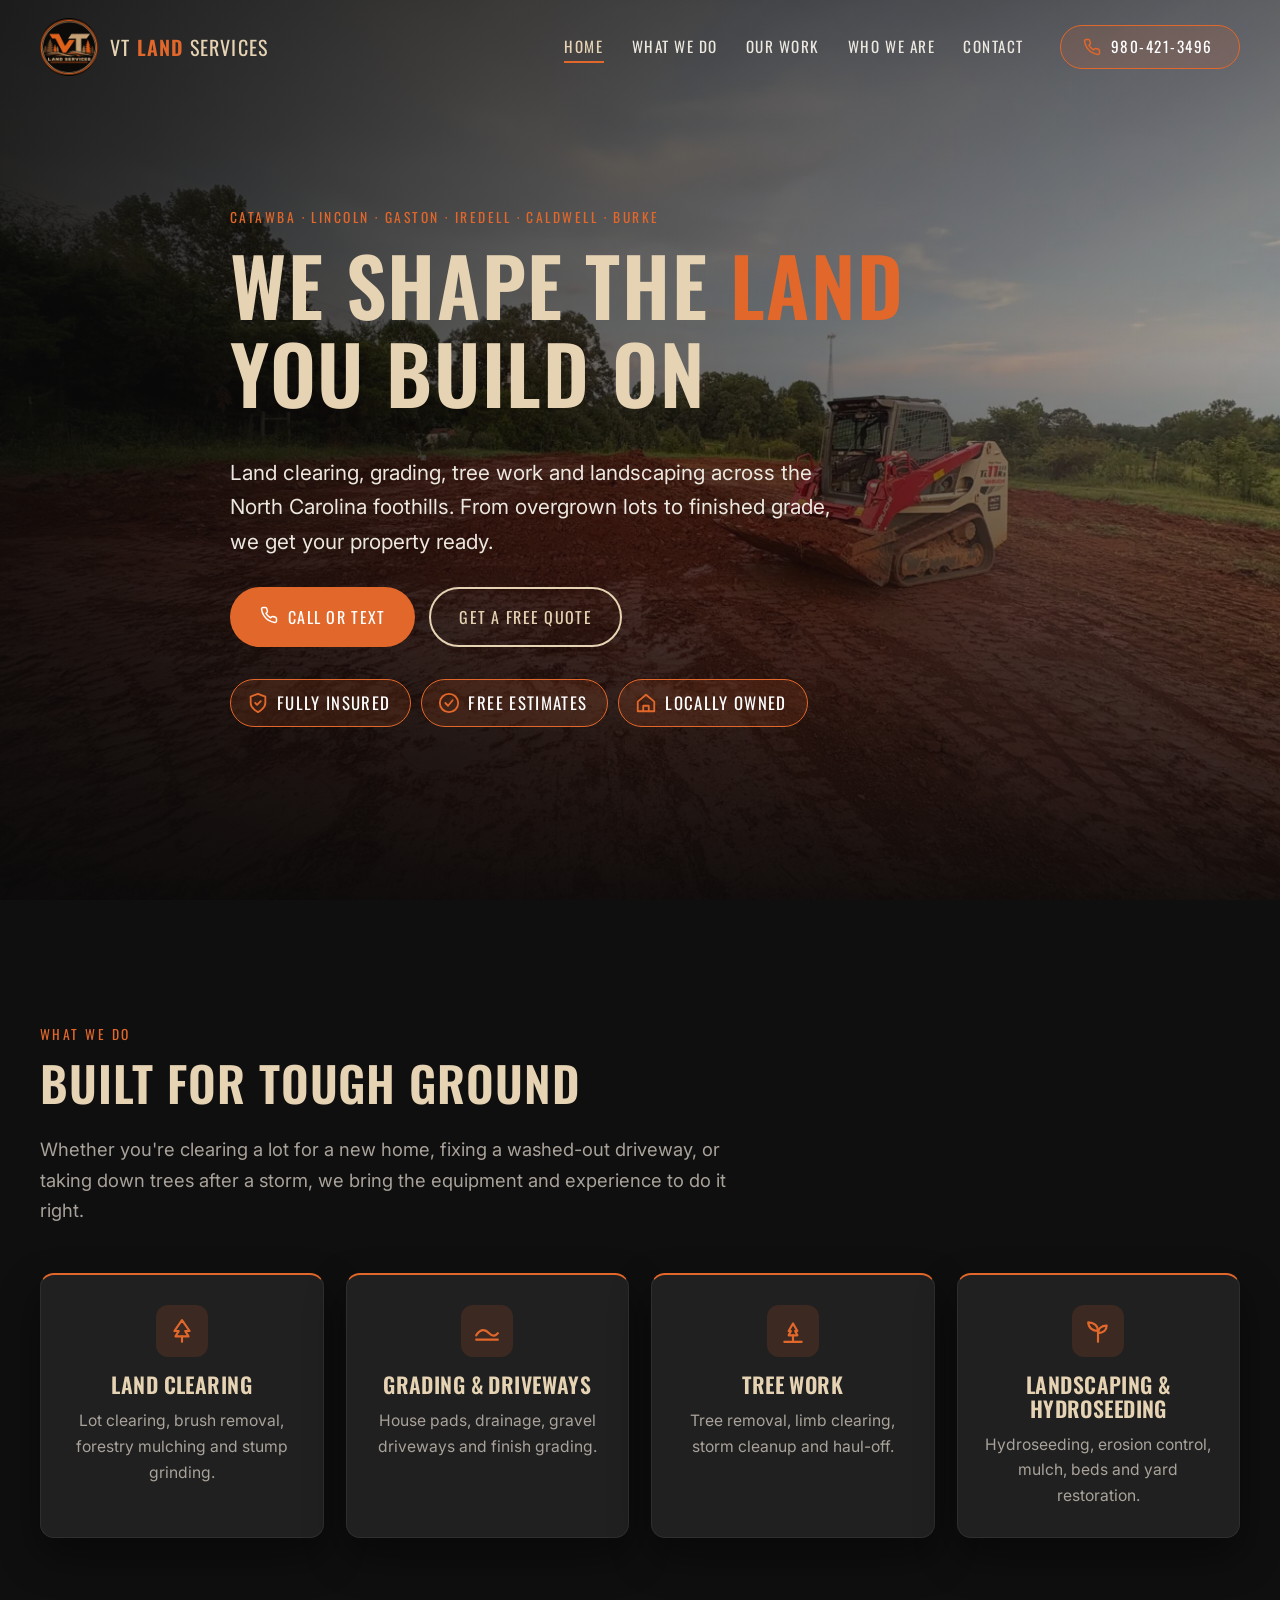
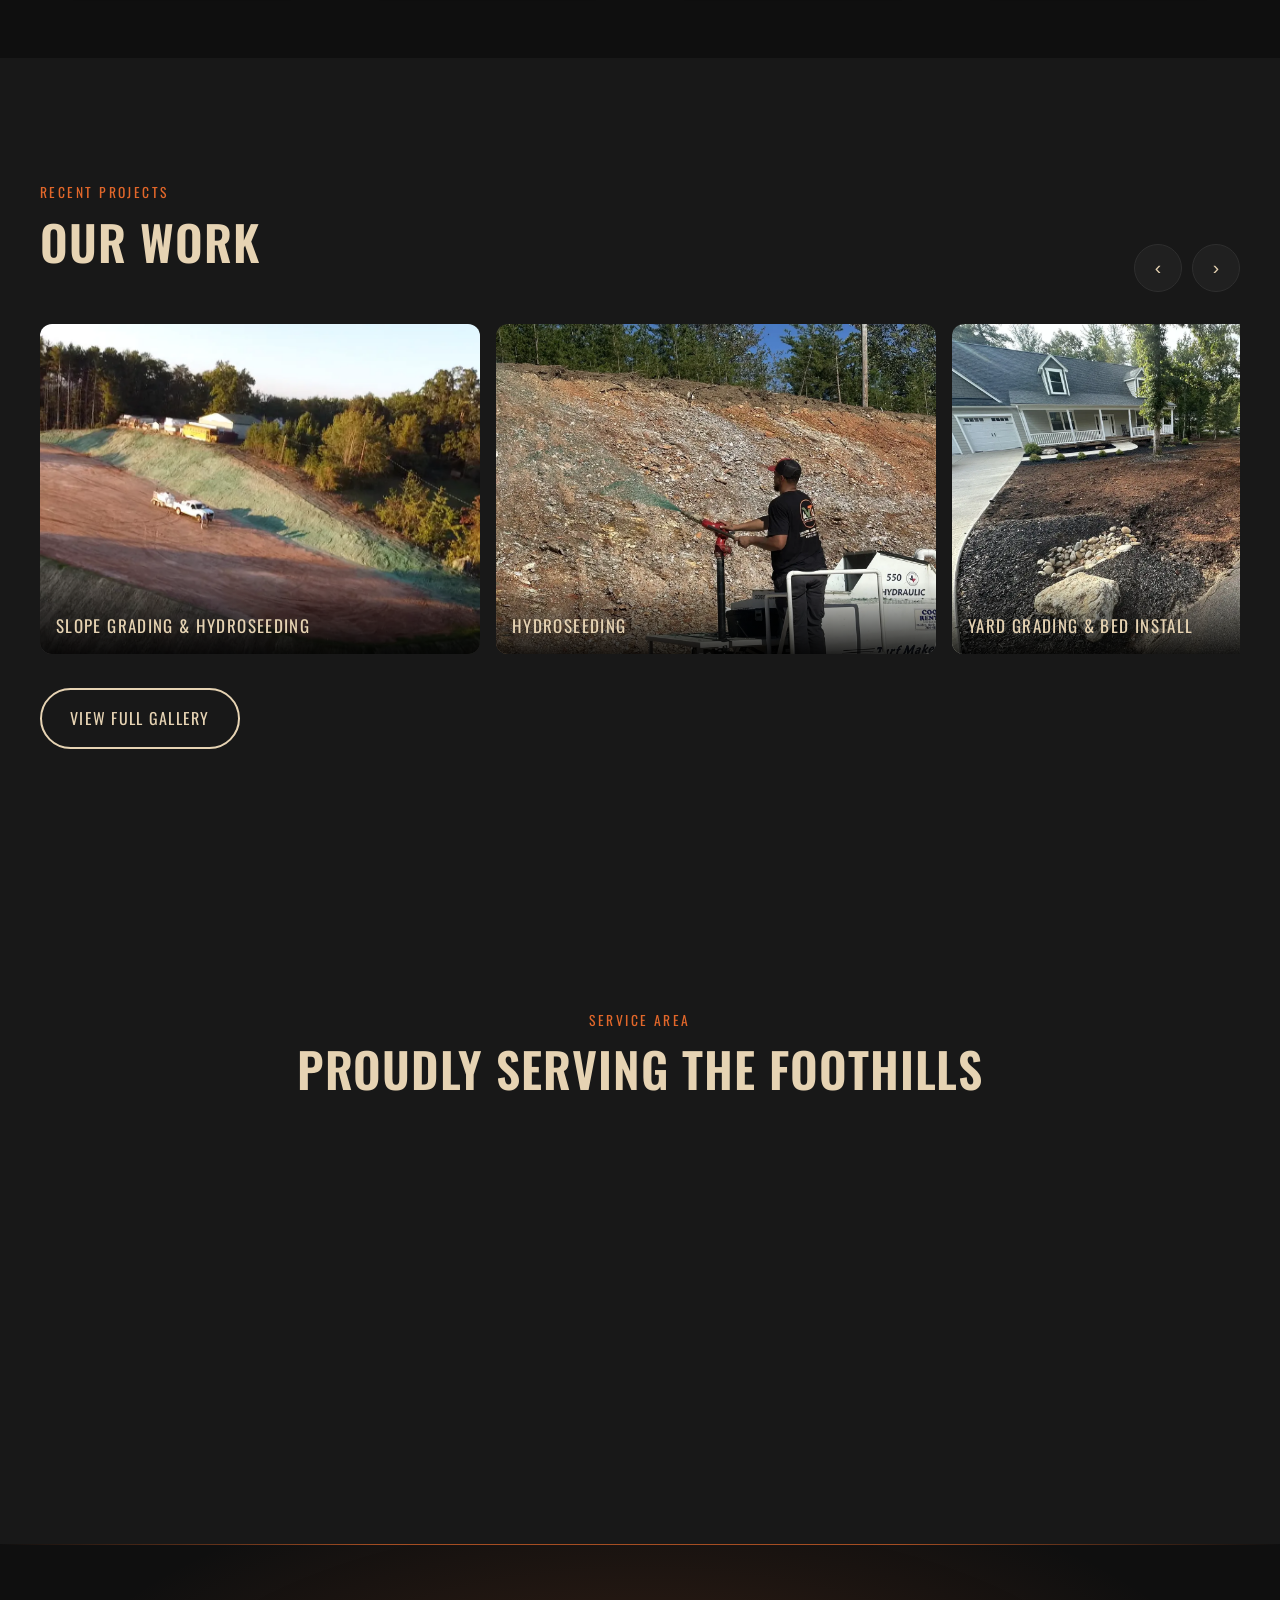
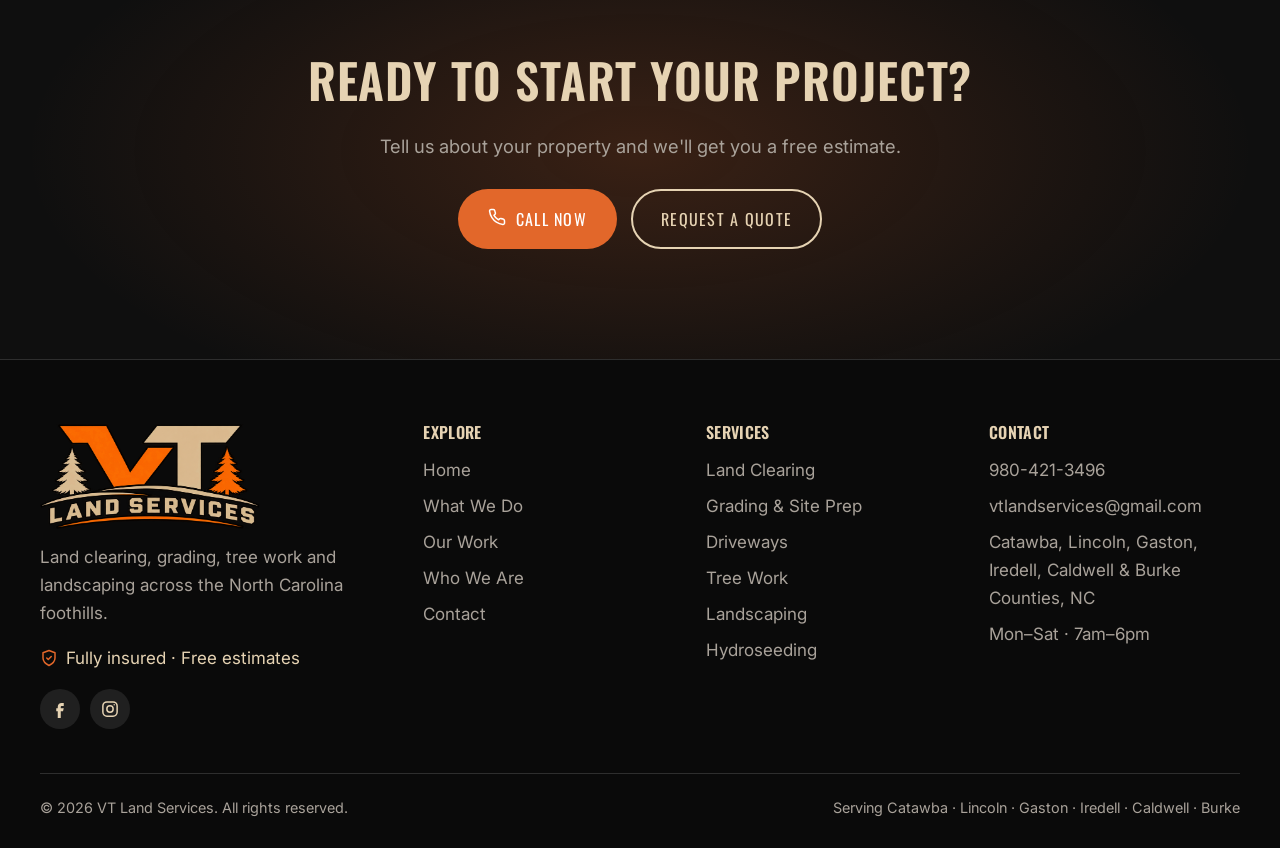
==== index.html @ 9642f0c3 "Phone menu: roomier links with dividers; email, hours, insured line and socials at the bottom Co-Aut" ====
<!doctype html>
<html lang="en">
<head>
  <meta charset="utf-8">
  <meta name="viewport" content="width=device-width, initial-scale=1">
  <title>VT Land Services | Land Clearing, Grading &amp; Tree Work | NC Foothills</title>
  <meta name="description" content="VT Land Services provides land clearing, grading, site prep, tree work and landscaping across Catawba, Lincoln, Gaston, Iredell, Caldwell and Burke Counties, NC. Call 980-421-3496 for a quote.">
  <meta property="og:title" content="VT Land Services">
  <meta property="og:description" content="Land clearing, grading, tree work & landscaping in the NC foothills.">
  <meta property="og:image" content="images/logo.png">
  <meta name="theme-color" content="#0f0f0f">
  <link rel="icon" href="images/favicon.png">
  <link rel="apple-touch-icon" href="images/apple-touch-icon.png">
  <link rel="preconnect" href="https://fonts.googleapis.com">
  <link rel="preconnect" href="https://fonts.gstatic.com" crossorigin>
  <link href="https://fonts.googleapis.com/css2?family=Inter:wght@400;500;600&family=Oswald:wght@500;600&display=swap" rel="stylesheet">
  <link rel="stylesheet" href="css/styles.css?v=20261027223724">
</head>
<body data-page="home">

  <section class="hero">
    <div class="container hero-inner">
      <span class="eyebrow reveal">Catawba · Lincoln · Gaston · Iredell · Caldwell · Burke</span>
      <h1 class="reveal">We Shape the <span>Land</span> You Build On</h1>
      <p class="reveal">Land clearing, grading, tree work and landscaping across the North Carolina foothills. From overgrown lots to finished grade, we get your property ready.</p>
      <div class="hero-actions reveal">
        <a class="btn btn-primary" data-phone data-keep="1"><span data-icon="phone"></span> Call or Text</a>
        <a class="btn btn-ghost" href="/contact#quote">Get a Free Quote</a>
      </div>
      <div class="trust trust-lg reveal" data-trust></div>
    </div>
  </section>

  <section class="section">
    <div class="container">
      <div class="section-head reveal">
        <span class="eyebrow">What We Do</span>
        <h2>Built for Tough Ground</h2>
        <p class="lead">Whether you're clearing a lot for a new home, fixing a washed-out driveway, or taking down trees after a storm, we bring the equipment and experience to do it right.</p>
      </div>
      <div class="cards feature">
        <div class="card reveal"><div class="card-body">
          <div class="icon"><svg viewBox="0 0 24 24" fill="none" stroke="currentColor" stroke-width="2" stroke-linecap="round" stroke-linejoin="round"><path d="M12 2 5 12h4l-3 5h12l-3-5h4z"/><path d="M12 17v5"/></svg></div>
          <h3>Land Clearing</h3><p>Lot clearing, brush removal, forestry mulching and stump grinding.</p>
        </div></div>
        <div class="card reveal"><div class="card-body">
          <div class="icon"><svg viewBox="0 0 24 24" fill="none" stroke="currentColor" stroke-width="2" stroke-linecap="round" stroke-linejoin="round"><path d="M2 20h20"/><path d="M2 16c4-6 8-6 12-2s6 2 8 0"/></svg></div>
          <h3>Grading &amp; Driveways</h3><p>House pads, drainage, gravel driveways and finish grading.</p>
        </div></div>
        <div class="card reveal"><div class="card-body">
          <div class="icon"><svg viewBox="0 0 24 24" fill="none" stroke="currentColor" stroke-width="2" stroke-linecap="round" stroke-linejoin="round"><path d="M12 22v-6"/><path d="M8 16h8l-2-4h2l-4-7-4 7h2z"/><path d="M4 22h16"/></svg></div>
          <h3>Tree Work</h3><p>Tree removal, limb clearing, storm cleanup and haul-off.</p>
        </div></div>
        <div class="card reveal"><div class="card-body">
          <div class="icon"><svg viewBox="0 0 24 24" fill="none" stroke="currentColor" stroke-width="2" stroke-linecap="round" stroke-linejoin="round"><path d="M12 22V12"/><path d="M12 12C12 7 8 4 3 4c0 5 4 8 9 8z"/><path d="M12 14c0-4 3-7 8-7 0 4-3 7-8 7z"/></svg></div>
          <h3>Landscaping &amp; Hydroseeding</h3><p>Hydroseeding, erosion control, mulch, beds and yard restoration.</p>
        </div></div>
      </div>
    </div>
  </section>

  <section class="section alt">
    <div class="container">
      <div class="row-head reveal">
        <div class="section-head">
          <span class="eyebrow">Recent Projects</span>
          <h2>Our Work</h2>
        </div>
        <div class="carousel-btns">
          <button class="carousel-btn carousel-prev" aria-label="Previous">‹</button>
          <button class="carousel-btn carousel-next" aria-label="Next">›</button>
        </div>
      </div>
      <div class="carousel"><div class="carousel-track"></div></div>
      <p style="margin-top:28px" class="reveal"><a class="btn btn-ghost" href="/work">View Full Gallery</a></p>
    </div>
  </section>

  <!-- BEFORE/AFTER slider: add back once he has a before + after photo of the same job (see README) -->

  <section class="section alt">
    <div class="container">
      <div class="section-head center reveal">
        <span class="eyebrow">Service Area</span>
        <h2>Proudly Serving the Foothills</h2>
      </div>
      <div class="counties">
        <div class="county reveal"><h3>Catawba</h3><p>Hickory, Newton, Conover, Maiden &amp; surrounding areas</p></div>
        <div class="county reveal"><h3>Lincoln</h3><p>Lincolnton, Denver, Iron Station &amp; surrounding areas</p></div>
        <div class="county reveal"><h3>Gaston</h3><p>Gastonia, Belmont, Mount Holly, Cherryville &amp; surrounding areas</p></div>
        <div class="county reveal"><h3>Iredell</h3><p>Statesville, Mooresville, Troutman &amp; surrounding areas</p></div>
        <div class="county reveal"><h3>Caldwell</h3><p>Lenoir, Granite Falls, Hudson &amp; surrounding areas</p></div>
        <div class="county reveal"><h3>Burke</h3><p>Morganton, Valdese, Drexel &amp; surrounding areas</p></div>
      </div>
    </div>
  </section>

  <!-- REVIEWS: hidden until he has real ones. Paste them below, then delete the word "hidden" on the next line to show it. -->
  <section class="section" hidden>
    <div class="container">
      <div class="section-head center reveal">
        <span class="eyebrow">Reviews</span>
        <h2>What Customers Say</h2>
      </div>
      <div class="quotes">
        <div class="quote reveal"><div class="stars">★★★★★</div><p>“[Paste a real customer review here.]”</p><cite>— Customer name, Town</cite></div>
        <div class="quote reveal"><div class="stars">★★★★★</div><p>“[Paste a real customer review here.]”</p><cite>— Customer name, Town</cite></div>
        <div class="quote reveal"><div class="stars">★★★★★</div><p>“[Paste a real customer review here.]”</p><cite>— Customer name, Town</cite></div>
      </div>
    </div>
  </section>

  <section class="cta-band">
    <div class="container">
      <h2>Ready to Start Your Project?</h2>
      <p>Tell us about your property and we'll get you a free estimate.</p>
      <div class="hero-actions">
        <a class="btn btn-primary" data-phone data-keep="1"><span data-icon="phone"></span> Call Now</a>
        <a class="btn btn-ghost" href="/contact#quote">Request a Quote</a>
      </div>
    </div>
  </section>

  <script src="js/site-config.js?v=20261027223724"></script>
  <script src="js/photos.js?v=20261027223724"></script>
  <script src="js/main.js?v=20261027223724"></script>
  <!-- Cloudflare Web Analytics (visit counts, no cookies) --><script type="module" src="https://static.cloudflareinsights.com/beacon.min.js" data-cf-beacon='{"token": "2bb75b8066c6432eb660214ab475fbf8"}'></script>
</body>
</html>
---- css/styles.css ----
/* =========================================================
   VT Land Services — main stylesheet
   Colors pulled from the logo. Change them here in one place.
   ========================================================= */
:root {
  --black: #0f0f0f;
  --charcoal: #181818;
  --panel: #202020;
  --line: #2e2e2e;
  --orange: #e2672a;
  --orange-dark: #c4531c;
  --tan: #e6d3b3;
  --brown: #7a5a3c;
  --text: #ece7df;
  --muted: #a9a29a;
  --radius: 14px;
  --max: 1200px;
  --head: "Oswald", "Arial Narrow", sans-serif;
  --body: "Inter", system-ui, -apple-system, sans-serif;
  --shadow: 0 18px 40px rgba(0, 0, 0, 0.45);
}

*, *::before, *::after { box-sizing: border-box; }
html { scroll-behavior: smooth; }
body {
  margin: 0;
  background: var(--black);
  color: var(--text);
  font-family: var(--body);
  font-size: 17px;
  line-height: 1.65;
  -webkit-font-smoothing: antialiased;
}
img { max-width: 100%; display: block; }
a { color: var(--orange); text-decoration: none; }
h1, h2, h3, h4 {
  font-family: var(--head);
  font-weight: 600;
  letter-spacing: 0.02em;
  text-transform: uppercase;
  line-height: 1.1;
  margin: 0 0 0.5em;
  color: var(--tan);
}
h1 { font-size: clamp(2.4rem, 7vw, 5rem); }
h2 { font-size: clamp(1.9rem, 4.5vw, 3rem); }
h3 { font-size: 1.35rem; }
p { margin: 0 0 1em; }

.container { width: min(var(--max), 100% - 32px); margin-inline: auto; }
.section { padding: clamp(64px, 10vw, 120px) 0; }
.section.alt { background: var(--charcoal); }
.eyebrow {
  display: inline-block;
  font-family: var(--head);
  text-transform: uppercase;
  letter-spacing: 0.18em;
  font-size: 0.85rem;
  color: var(--orange);
  margin-bottom: 12px;
}
.section-head { max-width: 720px; margin-bottom: 48px; }
.section-head.center { text-align: center; margin-inline: auto; }
.lead { font-size: 1.15rem; color: var(--muted); }

/* ---------- Buttons ---------- */
.btn {
  display: inline-flex; align-items: center; justify-content: center; gap: 10px;
  padding: 15px 28px;
  border-radius: 999px;
  font-family: var(--head);
  text-transform: uppercase;
  letter-spacing: 0.08em;
  font-size: 1rem;
  border: 2px solid transparent;
  cursor: pointer;
  transition: transform .2s ease, background .2s ease, border-color .2s ease, color .2s;
}
.btn:hover { transform: translateY(-2px); }
.btn-primary { background: var(--orange); color: #fff; }
.btn-primary:hover { background: var(--orange-dark); }
.btn-ghost { border-color: var(--tan); color: var(--tan); }
.btn-ghost:hover { background: var(--tan); color: var(--black); }
.btn svg { width: 18px; height: 18px; }

/* ---------- Header ---------- */
.site-header {
  position: fixed; inset: 0 0 auto 0; z-index: 50;
  transition: background .3s ease, padding .3s ease, box-shadow .3s;
  padding: 18px 0;
}
.site-header.scrolled, .site-header.solid {
  background: rgba(15, 15, 15, 0.94);
  backdrop-filter: blur(10px);
  padding: 8px 0;
  box-shadow: 0 4px 20px rgba(0,0,0,.4);
}
.nav { display: flex; align-items: center; justify-content: space-between; gap: 16px; }
.brand { display: flex; align-items: center; gap: 12px; color: var(--tan); }
.brand img { width: 58px; height: 58px; transition: width .3s, height .3s; }
.scrolled .brand img { width: 46px; height: 46px; }
.brand span { font-family: var(--head); font-size: 1.25rem; letter-spacing: .06em; text-transform: uppercase; }
.brand span b { color: var(--orange); font-weight: 600; }
.nav-links { display: flex; align-items: center; gap: 28px; list-style: none; margin: 0; padding: 0; }
.nav-links a {
  color: var(--text); font-family: var(--head); text-transform: uppercase;
  letter-spacing: .1em; font-size: .95rem; position: relative; padding: 6px 0;
}
.nav-links a::after {
  content: ""; position: absolute; left: 0; bottom: 0; height: 2px; width: 0;
  background: var(--orange); transition: width .25s;
}
.nav-links a:hover::after, .nav-links a.active::after { width: 100%; }
.nav-links a.active { color: var(--tan); }
.nav-cta { padding: 12px 26px; font-size: .9rem; letter-spacing: .06em; gap: 10px; line-height: 1; margin-left: 8px; }
.nav-links a.nav-cta { color: #fff; padding: 12px 26px 12px 22px; background: rgba(226,103,42,.14); border: 1.5px solid var(--orange); }
.nav-links a.nav-cta::after { display: none; }
.nav-links a.nav-cta:hover { background: var(--orange); }
.nav-links a.nav-cta svg { color: var(--orange); transition: color .2s; }
.nav-links a.nav-cta:hover svg { color: #fff; }
.nav-cta svg { flex: none; }
/* Phone-menu extras (email, hours, socials): hidden on desktop */
.nav-extra { display: none; }
.menu-toggle {
  display: none; background: none; border: 0; padding: 8px; cursor: pointer; color: var(--tan);
}
.menu-toggle span { display: block; width: 26px; height: 2px; background: currentColor; margin: 6px 0; transition: .3s; }
.menu-open .menu-toggle span:nth-child(1) { transform: translateY(8px) rotate(45deg); }
.menu-open .menu-toggle span:nth-child(2) { opacity: 0; }
.menu-open .menu-toggle span:nth-child(3) { transform: translateY(-8px) rotate(-45deg); }

/* ---------- Hero ---------- */
.hero {
  position: relative; min-height: 100svh; display: grid; align-items: center;
  background: url("../images/hero-grading.webp") 65% 60%/cover no-repeat;
  isolation: isolate;
}
.hero::before {
  content: ""; position: absolute; inset: 0; z-index: -1;
  background:
    linear-gradient(90deg, rgba(10,10,10,.85) 0%, rgba(10,10,10,.55) 55%, rgba(10,10,10,.25) 100%),
    linear-gradient(180deg, rgba(10,10,10,.4) 0%, rgba(10,10,10,0) 40%, rgba(10,10,10,.9) 100%);
}
.hero-inner { padding-top: 110px; padding-bottom: 80px; max-width: 820px; }
.hero h1 span { color: var(--orange); }
.hero p { font-size: clamp(1.05rem, 2.2vw, 1.3rem); color: var(--text); max-width: 620px; }
.hero-actions { display: flex; flex-wrap: wrap; gap: 14px; margin-top: 28px; }
/* Trust badges: Fully Insured / Free Estimates / Locally Owned (filled in by main.js) */
.trust { display: flex; flex-wrap: wrap; gap: 10px; margin-top: 28px; }
.trust span {
  display: inline-flex; align-items: center; gap: 8px; padding: 9px 16px 9px 13px; border-radius: 999px;
  background: rgba(226,103,42,.14); border: 1.5px solid var(--orange); color: #fff;
  font-family: var(--head); text-transform: uppercase; letter-spacing: .08em; font-size: .9rem; line-height: 1;
}
.trust svg { width: 18px; height: 18px; color: var(--orange); flex: none; }
.trust-lg { margin-top: 32px; }
.trust-lg span { padding: 12px 20px 12px 16px; font-size: 1.05rem; }
.trust-lg svg { width: 22px; height: 22px; }
.form-trust { display: flex; align-items: center; gap: 8px; color: var(--tan); font-size: .95rem; margin: -6px 0 18px; }
.form-trust svg { width: 18px; height: 18px; color: var(--orange); flex: none; }
.footer-trust { display: flex; align-items: center; gap: 8px; color: var(--tan); }
.footer-trust svg { width: 18px; height: 18px; color: var(--orange); flex: none; }

/* Page hero (inner pages) */
.page-hero {
  position: relative; padding: 170px 0 80px; isolation: isolate;
  background: url("../images/hero-grading.webp") center 62%/cover no-repeat;
}
.page-hero::before {
  content: ""; position: absolute; inset: 0; z-index: -1;
  background: linear-gradient(180deg, rgba(10,10,10,.75), rgba(10,10,10,.95));
}
/* Our Work: looping video behind the title, under the same dark overlay */
.page-hero.has-video { background: var(--black); overflow: hidden; }
.page-hero-video { position: absolute; inset: 0; width: 100%; height: 100%; object-fit: cover; object-position: center 60%; z-index: -2; }
.page-hero p { max-width: 640px; color: var(--muted); font-size: 1.15rem; }

/* ---------- Service cards ---------- */
.cards { display: grid; grid-template-columns: repeat(auto-fit, minmax(250px, 1fr)); gap: 22px; }
.card {
  background: var(--panel); border: 1px solid var(--line); border-radius: var(--radius);
  overflow: hidden; transition: transform .25s, border-color .25s, box-shadow .25s;
  display: flex; flex-direction: column;
}
.card:hover { transform: translateY(-6px); border-color: var(--orange); box-shadow: var(--shadow); }
.card-img { aspect-ratio: 4/3; overflow: hidden; }
.card-img img { width: 100%; height: 100%; object-fit: cover; transition: transform .5s; }
.card:hover .card-img img { transform: scale(1.06); }
.card-body { padding: 22px; flex: 1; }
.card-body p { color: var(--muted); margin: 0; font-size: .98rem; }
.card .icon {
  width: 46px; height: 46px; border-radius: 12px; display: grid; place-items: center;
  background: rgba(226,103,42,.14); color: var(--orange); margin-bottom: 14px;
}
.card .icon svg { width: 24px; height: 24px; }
/* Home "What We Do": info cards (not links), orange top edge, centered */
.cards.feature .card { border-top: 2px solid var(--orange); box-shadow: var(--shadow); text-align: center; }
.cards.feature .card:hover { transform: none; border-color: var(--line); border-top-color: var(--orange); }
.cards.feature .card-body { padding: 30px 22px 28px; }
.cards.feature .icon { width: 52px; height: 52px; margin: 0 auto 16px; }
.cards.feature .icon svg { width: 26px; height: 26px; }

.services-grid { grid-template-columns: repeat(auto-fit, minmax(300px, 1fr)); }
.service-card .ticks { margin-bottom: 0; }
.service-card .ticks li { color: var(--muted); font-size: .97rem; }
.service-card { scroll-margin-top: 100px; }

/* ---------- Split rows (services page / about) ---------- */
.split { display: grid; grid-template-columns: 1fr 1fr; gap: clamp(28px, 6vw, 72px); align-items: center; }
.split + .split { margin-top: clamp(60px, 9vw, 110px); }
.split.reverse .split-media { order: 2; }
.split-media { position: relative; }
/* Who We Are: owner story */
.split.story { align-items: start; }
.split.story .split-media { position: sticky; top: 110px; }
.story-goal { border-left: 3px solid var(--orange); padding-left: 16px; color: var(--tan); font-family: var(--head); text-transform: uppercase; letter-spacing: .04em; font-size: 1.1rem; line-height: 1.4; }
.signature { font-family: var(--head); text-transform: uppercase; letter-spacing: .08em; font-size: 1.15rem; color: var(--tan); margin: 24px 0; }
.signature small { display: block; font-family: var(--body); text-transform: none; letter-spacing: 0; font-size: .95rem; color: var(--muted); }
.split-media img { border-radius: var(--radius); box-shadow: var(--shadow); aspect-ratio: 4/3; object-fit: cover; width: 100%; }
.split-media::after {
  content: ""; position: absolute; inset: 18px -18px -18px 18px; border: 2px solid var(--brown);
  border-radius: var(--radius); z-index: -1;
}
.split.reverse .split-media::after { inset: 18px 18px -18px -18px; }
.ticks { list-style: none; padding: 0; margin: 18px 0 26px; display: grid; gap: 10px; }
.ticks li { padding-left: 30px; position: relative; color: var(--text); }
.ticks li::before {
  content: ""; position: absolute; left: 0; top: .5em; width: 14px; height: 14px; border-radius: 3px;
  background: var(--orange); transform: rotate(45deg) scale(.7);
}

/* ---------- Gallery ---------- */
.filters { display: flex; flex-wrap: wrap; gap: 10px; margin-bottom: 28px; }
.filter {
  background: transparent; color: var(--text); border: 1px solid var(--line);
  padding: 9px 18px; border-radius: 999px; cursor: pointer; font-family: var(--head);
  text-transform: uppercase; letter-spacing: .08em; font-size: .9rem; transition: .2s;
}
.filter:hover { border-color: var(--orange); }
.filter.active { background: var(--orange); border-color: var(--orange); color: #fff; }
.gallery { display: grid; grid-template-columns: repeat(auto-fill, minmax(280px, 1fr)); gap: 16px; }
.gallery figure {
  margin: 0; position: relative; overflow: hidden; border-radius: 12px; cursor: zoom-in;
  aspect-ratio: 4/3; background: var(--panel);
}
.gallery img { width: 100%; height: 100%; object-fit: cover; transition: transform .5s; }
.gallery figure:hover img { transform: scale(1.07); }
.gallery figcaption {
  position: absolute; inset: auto 0 0 0; padding: 30px 16px 14px;
  background: linear-gradient(transparent, rgba(0,0,0,.85));
  font-family: var(--head); text-transform: uppercase; letter-spacing: .08em; color: var(--tan); font-size: .95rem;
}

/* Home carousel */
.carousel { position: relative; }
.carousel-track {
  display: flex; gap: 16px; overflow-x: auto; scroll-snap-type: x mandatory;
  scroll-behavior: smooth; padding-bottom: 6px; scrollbar-width: none;
}
.carousel-track::-webkit-scrollbar { display: none; }
.carousel-track figure {
  flex: 0 0 min(440px, 82%); scroll-snap-align: start; margin: 0; position: relative;
  border-radius: 12px; overflow: hidden; aspect-ratio: 4/3; cursor: zoom-in;
}
.carousel-track img { width: 100%; height: 100%; object-fit: cover; }
.carousel-track figcaption {
  position: absolute; left: 0; right: 0; bottom: 0; padding: 30px 16px 14px;
  background: linear-gradient(transparent, rgba(0,0,0,.85));
  font-family: var(--head); text-transform: uppercase; letter-spacing: .08em; color: var(--tan);
}
.carousel-btns { display: flex; gap: 10px; }
.carousel-btn {
  width: 48px; height: 48px; border-radius: 50%; border: 1px solid var(--line); background: var(--panel);
  color: var(--tan); cursor: pointer; font-size: 1.2rem; transition: .2s;
}
.carousel-btn:hover { background: var(--orange); border-color: var(--orange); color: #fff; }
.row-head { display: flex; justify-content: space-between; align-items: end; gap: 20px; margin-bottom: 32px; flex-wrap: wrap; }
.row-head .section-head { margin-bottom: 0; }

/* Lightbox */
.lightbox {
  position: fixed; inset: 0; z-index: 100; background: rgba(0,0,0,.94);
  display: none; align-items: center; justify-content: center; padding: 20px;
}
.lightbox.open { display: flex; }
.lightbox img { max-height: 82vh; max-width: min(1200px, 100%); border-radius: 10px; }
.lightbox p { position: absolute; bottom: 22px; left: 0; right: 0; text-align: center; color: var(--tan); font-family: var(--head); text-transform: uppercase; letter-spacing: .1em; }
.lb-btn {
  position: absolute; background: rgba(255,255,255,.08); border: 0; color: #fff; width: 52px; height: 52px;
  border-radius: 50%; font-size: 1.5rem; cursor: pointer;
}
.lb-btn:hover { background: var(--orange); }
.lb-close { top: 18px; right: 18px; }
.lb-prev { left: 18px; top: 50%; transform: translateY(-50%); }
.lb-next { right: 18px; top: 50%; transform: translateY(-50%); }

/* Before / after slider */
.ba {
  position: relative; aspect-ratio: 16/10; border-radius: var(--radius); overflow: hidden;
  box-shadow: var(--shadow); user-select: none; touch-action: pan-y; max-width: 1000px; margin-inline: auto;
}
.ba img { position: absolute; inset: 0; width: 100%; height: 100%; object-fit: cover; }
.ba .ba-after { clip-path: inset(0 0 0 50%); }
.ba-handle {
  position: absolute; top: 0; bottom: 0; left: 50%; width: 3px; background: var(--tan); transform: translateX(-50%);
  pointer-events: none;
}
.ba-handle::after {
  content: "◀ ▶"; position: absolute; top: 50%; left: 50%; transform: translate(-50%, -50%);
  background: var(--orange); color: #fff; font-size: .75rem; padding: 12px 10px; border-radius: 999px; white-space: nowrap;
}
.ba-label {
  position: absolute; top: 16px; padding: 6px 14px; background: rgba(0,0,0,.7); border-radius: 999px;
  font-family: var(--head); text-transform: uppercase; letter-spacing: .1em; font-size: .85rem; color: var(--tan);
}
.ba-label.l { left: 16px; } .ba-label.r { right: 16px; }
.ba input[type=range] { position: absolute; inset: 0; width: 100%; height: 100%; opacity: 0; cursor: ew-resize; margin: 0; }

/* ---------- Service area ---------- */
.counties { display: grid; grid-template-columns: repeat(3, 1fr); gap: 16px; }
.county {
  background: var(--panel); border: 1px solid var(--line); border-radius: var(--radius); padding: 24px;
  border-top: 3px solid var(--orange);
}
.county h3 { margin-bottom: 6px; }
.county p { color: var(--muted); margin: 0; font-size: .95rem; }

/* ---------- Testimonials ---------- */
.quotes { display: grid; grid-template-columns: repeat(auto-fit, minmax(260px, 1fr)); gap: 22px; }
.quote { background: var(--panel); border-radius: var(--radius); padding: 28px; border: 1px solid var(--line); }
.quote .stars { color: var(--orange); letter-spacing: 3px; margin-bottom: 10px; }
.quote p { font-style: italic; color: var(--text); }
.quote cite { color: var(--muted); font-style: normal; font-size: .9rem; }

/* ---------- CTA band ---------- */
.cta-band {
  background: radial-gradient(ellipse 60% 85% at 50% 50%, rgba(226,103,42,.20), rgba(226,103,42,.06) 55%, transparent 80%), var(--black);
  color: var(--text); text-align: center;
  padding: clamp(64px, 9vw, 110px) 0; position: relative; overflow: hidden;
}
/* thin orange line across the top, fading out at both ends */
.cta-band::before {
  content: ""; position: absolute; top: 0; left: 0; right: 0; height: 1px;
  background: linear-gradient(90deg, transparent, var(--orange) 30%, var(--orange) 70%, transparent);
  opacity: .7;
}
.cta-band p { font-size: 1.15rem; color: var(--muted); }
.cta-band .hero-actions { justify-content: center; position: relative; }

/* ---------- Contact ---------- */
.contact-grid { display: grid; grid-template-columns: 1fr 1.3fr; gap: clamp(28px, 5vw, 60px); align-items: start; }
.contact-cards { display: grid; gap: 14px; }
.contact-card {
  display: flex; gap: 16px; align-items: center; background: var(--panel); border: 1px solid var(--line);
  border-radius: var(--radius); padding: 20px; color: var(--text); transition: .2s;
}
a.contact-card:hover { border-color: var(--orange); transform: translateX(4px); }
.contact-card .icon {
  flex: none; width: 50px; height: 50px; border-radius: 12px; display: grid; place-items: center;
  background: var(--orange); color: #fff;
}
.contact-card .icon svg { width: 24px; height: 24px; }
.contact-card small { display: block; color: var(--muted); font-size: .85rem; text-transform: uppercase; letter-spacing: .1em; }
.contact-card strong { font-size: 1.1rem; word-break: break-word; }

.form { background: var(--panel); border: 1px solid var(--line); border-radius: var(--radius); padding: clamp(22px, 4vw, 40px); }
.form-row { display: grid; grid-template-columns: 1fr 1fr; gap: 16px; }
.field { margin-bottom: 16px; }
.field label { display: block; font-size: .85rem; text-transform: uppercase; letter-spacing: .1em; color: var(--muted); margin-bottom: 6px; }
.field input, .field select, .field textarea {
  width: 100%; padding: 14px 16px; background: var(--black); border: 1px solid var(--line);
  border-radius: 10px; color: var(--text); font: inherit; font-size: 16px; transition: border-color .2s;
}
.field textarea { min-height: 140px; resize: vertical; }
.field input:focus, .field select:focus, .field textarea:focus { outline: none; border-color: var(--orange); }
.form .btn { width: 100%; }
.form-status { margin-top: 14px; font-size: .95rem; min-height: 1.4em; }
.form-status.ok { color: #8fd18f; }
.form-status.err { color: #ff8f7a; }
.hp { position: absolute; left: -9999px; }

/* ---------- Footer ---------- */
.site-footer { background: #0a0a0a; border-top: 1px solid var(--line); padding: 64px 0 28px; color: var(--muted); }
.footer-grid { display: grid; grid-template-columns: 1.4fr 1fr 1fr 1fr; gap: 32px; }
.site-footer h4 { font-size: 1rem; color: var(--tan); margin-bottom: 14px; }
.site-footer ul { list-style: none; padding: 0; margin: 0; display: grid; gap: 8px; }
.site-footer a { color: var(--muted); }
.site-footer a:hover { color: var(--orange); }
.footer-brand img { width: 220px; margin-bottom: 14px; }
.footer-bottom { border-top: 1px solid var(--line); margin-top: 44px; padding-top: 22px; display: flex; justify-content: space-between; flex-wrap: wrap; gap: 10px; font-size: .9rem; }
.social { display: flex; gap: 10px; margin-top: 14px; }
.social a { width: 40px; height: 40px; border-radius: 50%; display: grid; place-items: center; background: var(--panel); color: var(--tan); }
.social a:hover { background: var(--orange); color: #fff; }
.social svg { width: 18px; height: 18px; }

/* Mobile sticky call bar */
.call-bar { display: none; }

/* ---------- Reveal animation ---------- */
.reveal { opacity: 0; transform: translateY(28px); transition: opacity .7s ease, transform .7s ease; }
.reveal.in { opacity: 1; transform: none; }
@media (prefers-reduced-motion: reduce) {
  .reveal { opacity: 1; transform: none; transition: none; }
  html { scroll-behavior: auto; }
}

/* =========================================================
   Responsive
   ========================================================= */
@media (max-width: 980px) {
  .footer-grid { grid-template-columns: 1fr 1fr; }
  .counties { grid-template-columns: repeat(2, 1fr); }
  .contact-grid { grid-template-columns: 1fr; }
}

@media (max-width: 860px) {
  .menu-toggle { display: block; }
  .nav-links {
    position: fixed; inset: 0 0 0 auto; width: min(320px, 85vw); flex-direction: column; align-items: flex-start;
    gap: 6px; padding: 100px 30px 30px; background: var(--charcoal); transform: translateX(100%);
    transition: transform .35s ease; box-shadow: -20px 0 40px rgba(0,0,0,.5);
  }
  .nav-links { gap: 0; padding-bottom: 96px; overflow-y: auto; }
  .nav-links a { font-size: 1.35rem; padding: 14px 0; }
  .nav-links > li > a:not(.nav-cta):not(.nav-extra-line) { display: inline-block; }
  .nav-links li { width: 100%; }
  .nav-links li:not(.nav-extra):not(:nth-last-child(2)) { border-bottom: 1px solid var(--line); }
  .nav-links .nav-cta { margin-top: 26px; margin-left: 0; width: 100%; padding-top: 15px; padding-bottom: 15px; font-size: 1rem; }
  .nav-extra { display: flex; flex-direction: column; gap: 12px; margin-top: auto; padding-top: 24px; border-top: 1px solid var(--line); }
  .nav-links .nav-extra-line { display: flex; align-items: center; gap: 10px; margin: 0; padding: 0; font-family: var(--body); text-transform: none; letter-spacing: 0; font-size: .95rem; color: var(--muted); }
  .nav-extra-line svg { width: 18px; height: 18px; color: var(--orange); flex: none; }
  .nav-links .nav-extra-line::after { display: none; }
  .nav-extra .social { margin-top: 4px; }
  .nav-links .nav-extra .social a { padding: 0; font-size: 1rem; }
  .nav-links .nav-extra .social a::after { display: none; }
  .menu-open .nav-links { transform: none; }
  .nav-links { height: 100vh; height: 100dvh; }
  .menu-open .site-header { backdrop-filter: none; -webkit-backdrop-filter: none; background: rgba(15,15,15,.6); bottom: 0; }
  .menu-toggle { position: relative; z-index: 2; }
  .split, .split.reverse { grid-template-columns: 1fr; }
  .split.reverse .split-media { order: 0; }
  .split-media::after { display: none; }
  .split.story .split-media { position: relative; top: 0; }
}

@media (max-width: 640px) {
  body { font-size: 16px; padding-bottom: 64px; }
  .brand span { font-size: 1.05rem; }
  .brand img { width: 48px; height: 48px; }
  .hero-actions .btn { flex: 1 1 100%; }
  .trust { gap: 8px; margin-top: 22px; }
  .trust span, .trust-lg span { padding: 8px 12px 8px 10px; font-size: .8rem; gap: 6px; }
  .trust svg, .trust-lg svg { width: 16px; height: 16px; }
  .form-row { grid-template-columns: 1fr; gap: 0; }
  .counties { grid-template-columns: 1fr; }
  .footer-grid { grid-template-columns: 1fr; }
  .call-bar {
    display: grid; grid-template-columns: 1fr 1fr; position: fixed; left: 0; right: 0; bottom: 0; z-index: 60;
    box-shadow: 0 -6px 20px rgba(0,0,0,.5);
  }
  .call-bar a {
    display: flex; align-items: center; justify-content: center; gap: 8px; padding: 18px 10px;
    font-family: var(--head); text-transform: uppercase; letter-spacing: .08em; color: #fff;
  }
  .call-bar a:first-child { background: var(--orange); }
  .call-bar a:last-child { background: var(--charcoal); color: var(--tan); }
  .call-bar svg { width: 18px; height: 18px; }
  .lb-prev, .lb-next { top: auto; bottom: 70px; transform: none; }
}
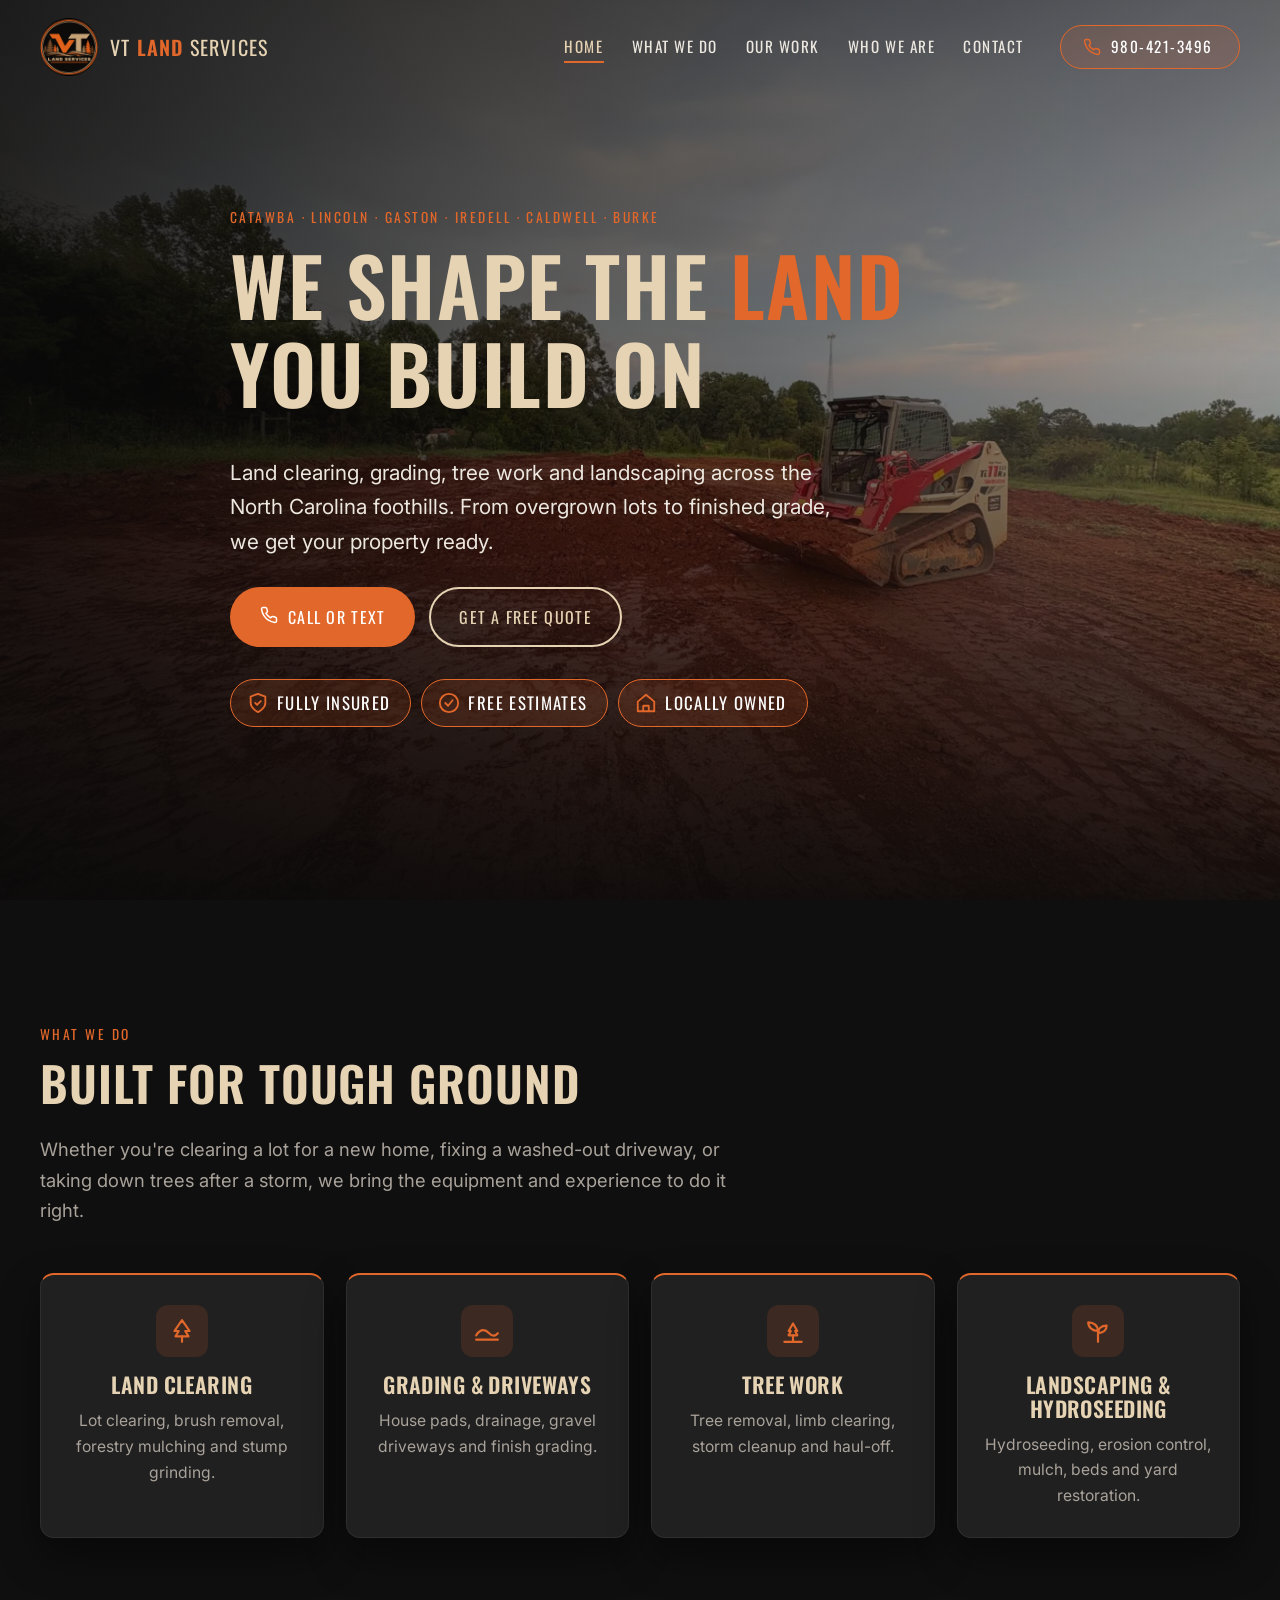
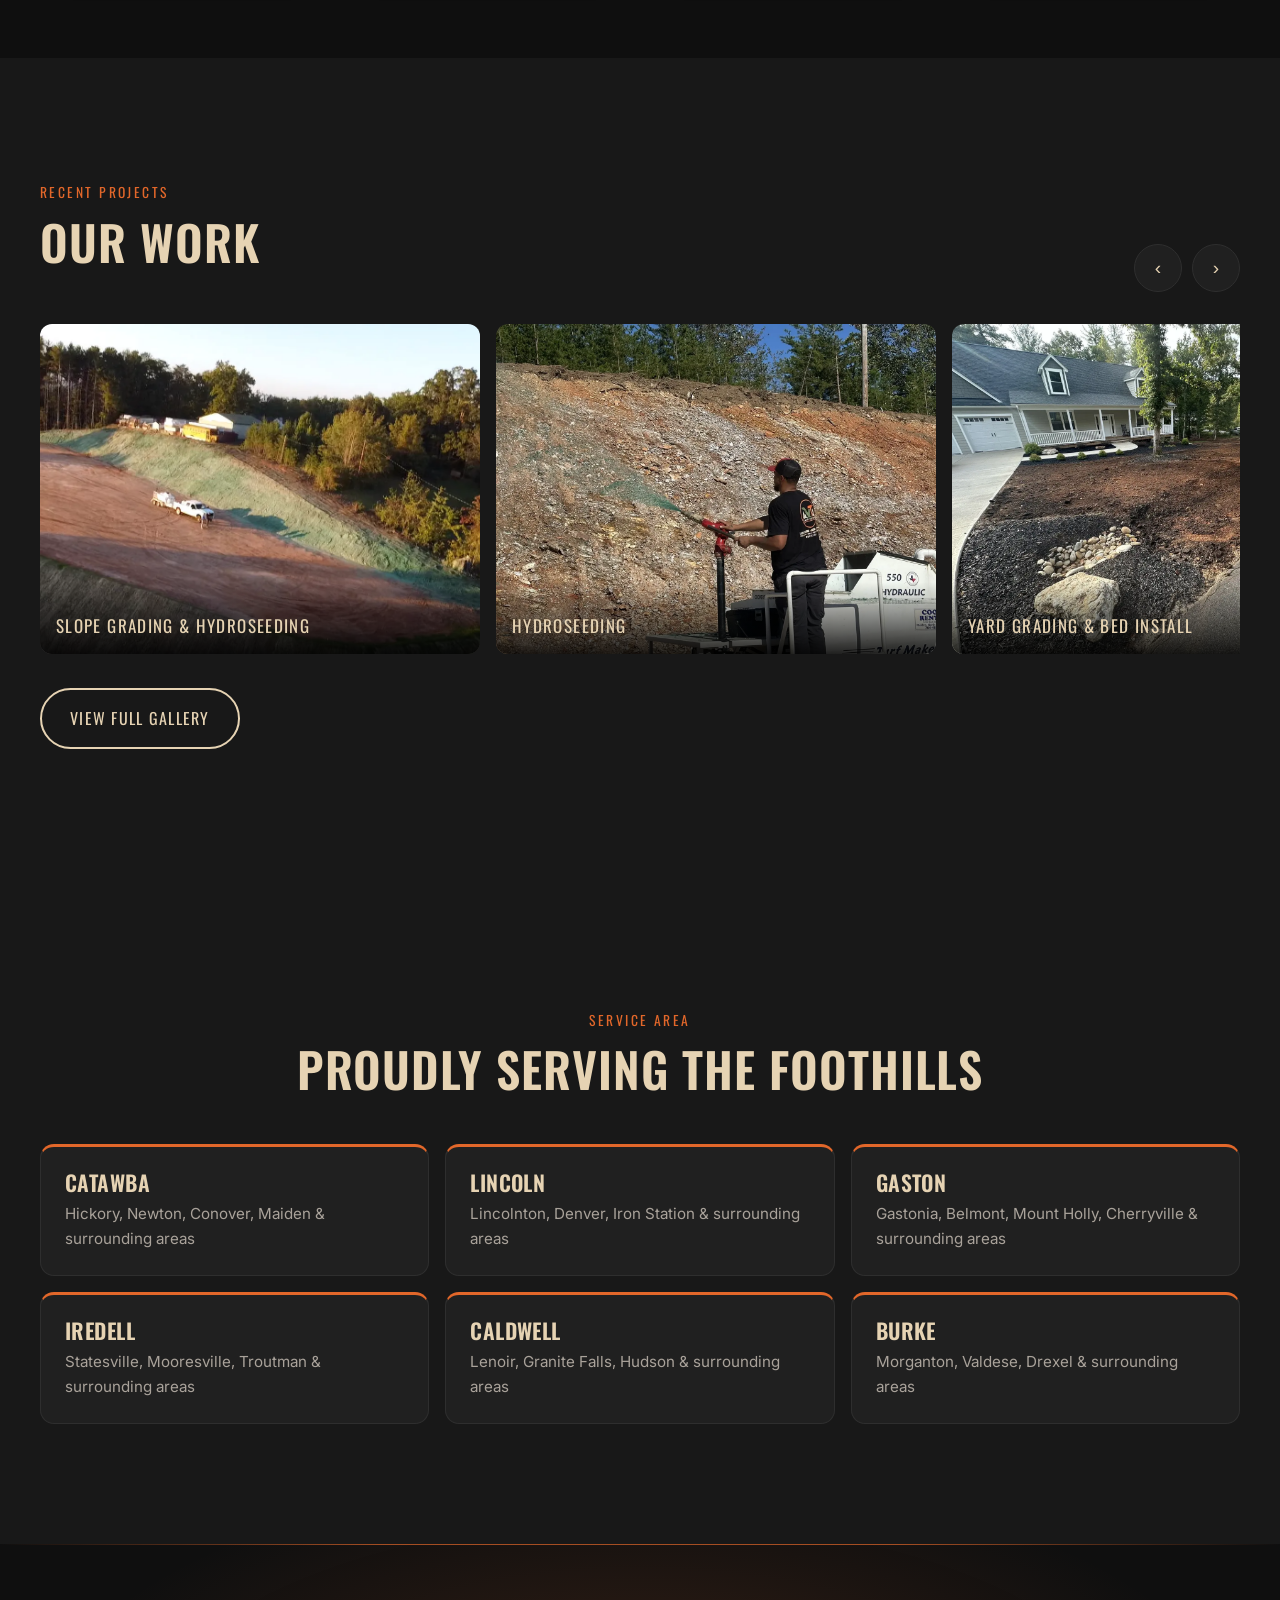
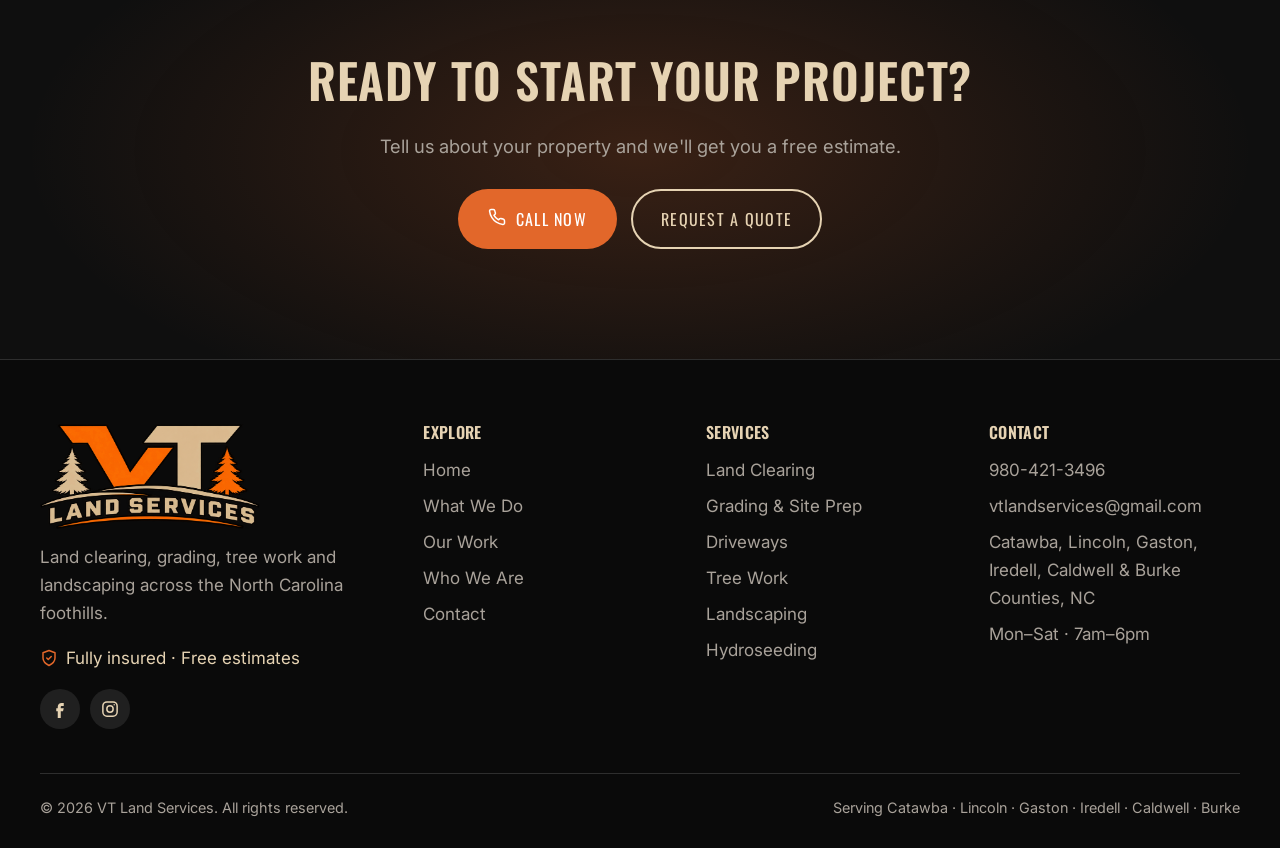
==== commit 9238faec: "Phone menu: lock page scroll while open, fit to screen height, tap outside or Esc to close Co-Author" ====
--- a/index.html
+++ b/index.html
@@ -14,7 +14,7 @@
   <link rel="preconnect" href="https://fonts.googleapis.com">
   <link rel="preconnect" href="https://fonts.gstatic.com" crossorigin>
   <link href="https://fonts.googleapis.com/css2?family=Inter:wght@400;500;600&family=Oswald:wght@500;600&display=swap" rel="stylesheet">
-  <link rel="stylesheet" href="css/styles.css?v=20261027223724">
+  <link rel="stylesheet" href="css/styles.css?v=20261027232859">
 </head>
 <body data-page="home">
 
@@ -121,9 +121,9 @@
     </div>
   </section>
 
-  <script src="js/site-config.js?v=20261027223724"></script>
-  <script src="js/photos.js?v=20261027223724"></script>
-  <script src="js/main.js?v=20261027223724"></script>
+  <script src="js/site-config.js?v=20261027232859"></script>
+  <script src="js/photos.js?v=20261027232859"></script>
+  <script src="js/main.js?v=20261027232859"></script>
   <!-- Cloudflare Web Analytics (visit counts, no cookies) --><script type="module" src="https://static.cloudflareinsights.com/beacon.min.js" data-cf-beacon='{"token": "2bb75b8066c6432eb660214ab475fbf8"}'></script>
 </body>
 </html>
--- a/css/styles.css
+++ b/css/styles.css
@@ -420,13 +420,14 @@
     gap: 6px; padding: 100px 30px 30px; background: var(--charcoal); transform: translateX(100%);
     transition: transform .35s ease; box-shadow: -20px 0 40px rgba(0,0,0,.5);
   }
-  .nav-links { gap: 0; padding-bottom: 96px; overflow-y: auto; }
-  .nav-links a { font-size: 1.35rem; padding: 14px 0; }
+  /* spacing scales with screen height so the menu fits without scrolling */
+  .nav-links { gap: 0; padding-top: clamp(72px, 12vh, 100px); padding-bottom: clamp(80px, 12vh, 96px); overflow-y: auto; overscroll-behavior: contain; }
+  .nav-links a { font-size: 1.35rem; padding: clamp(8px, 1.7vh, 14px) 0; }
   .nav-links > li > a:not(.nav-cta):not(.nav-extra-line) { display: inline-block; }
   .nav-links li { width: 100%; }
   .nav-links li:not(.nav-extra):not(:nth-last-child(2)) { border-bottom: 1px solid var(--line); }
-  .nav-links .nav-cta { margin-top: 26px; margin-left: 0; width: 100%; padding-top: 15px; padding-bottom: 15px; font-size: 1rem; }
-  .nav-extra { display: flex; flex-direction: column; gap: 12px; margin-top: auto; padding-top: 24px; border-top: 1px solid var(--line); }
+  .nav-links .nav-cta { margin-top: clamp(14px, 3vh, 26px); margin-left: 0; width: 100%; padding-top: 15px; padding-bottom: 15px; font-size: 1rem; }
+  .nav-extra { display: flex; flex-direction: column; gap: clamp(8px, 1.5vh, 12px); margin-top: auto; padding-top: clamp(14px, 3vh, 24px); border-top: 1px solid var(--line); }
   .nav-links .nav-extra-line { display: flex; align-items: center; gap: 10px; margin: 0; padding: 0; font-family: var(--body); text-transform: none; letter-spacing: 0; font-size: .95rem; color: var(--muted); }
   .nav-extra-line svg { width: 18px; height: 18px; color: var(--orange); flex: none; }
   .nav-links .nav-extra-line::after { display: none; }
@@ -434,6 +435,7 @@
   .nav-links .nav-extra .social a { padding: 0; font-size: 1rem; }
   .nav-links .nav-extra .social a::after { display: none; }
   .menu-open .nav-links { transform: none; }
+  html.menu-open, html.menu-open body { overflow: hidden; }
   .nav-links { height: 100vh; height: 100dvh; }
   .menu-open .site-header { backdrop-filter: none; -webkit-backdrop-filter: none; background: rgba(15,15,15,.6); bottom: 0; }
   .menu-toggle { position: relative; z-index: 2; }
@@ -443,6 +445,10 @@
   .split.story .split-media { position: relative; top: 0; }
 }
 
+/* short phones: keep the menu to links, call button, email and socials */
+@media (max-width: 860px) and (max-height: 700px) {
+  .nav-extra p.nav-extra-line { display: none; }
+}
 @media (max-width: 640px) {
   body { font-size: 16px; padding-bottom: 64px; }
   .brand span { font-size: 1.05rem; }
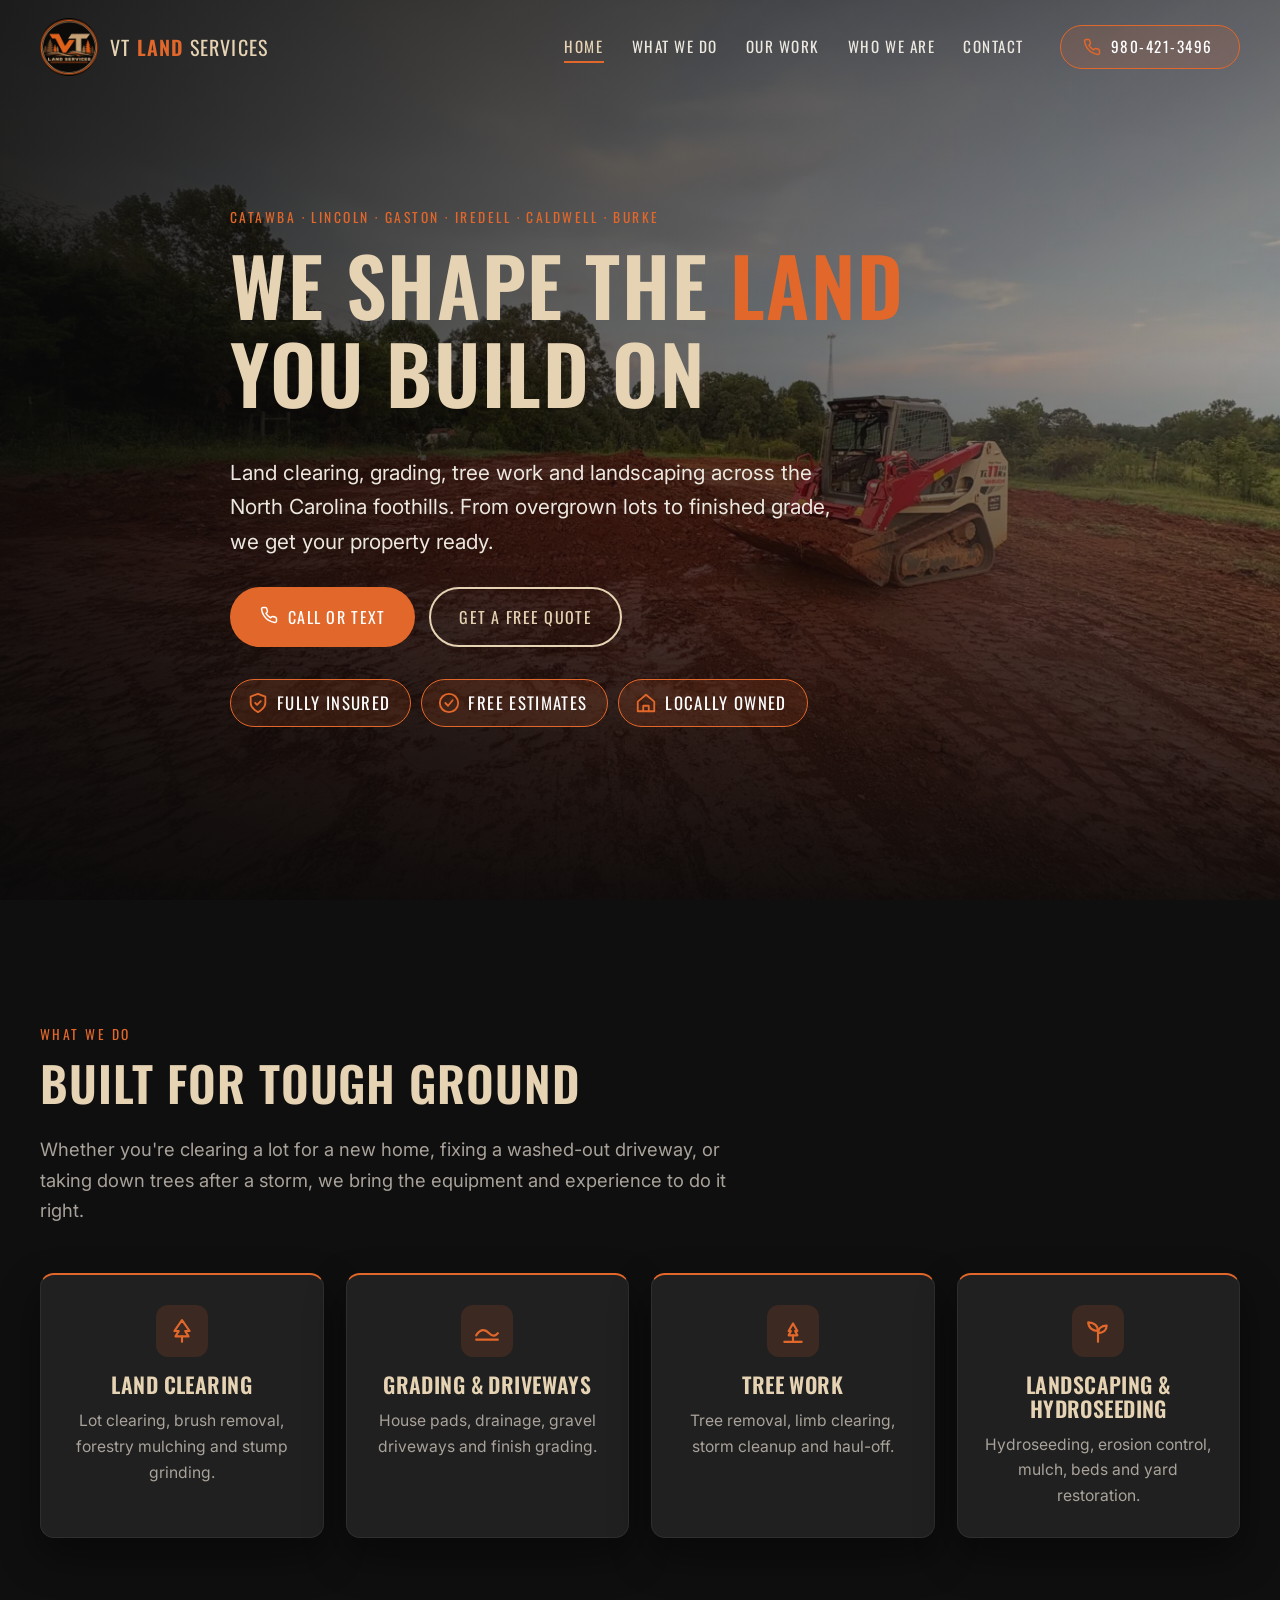
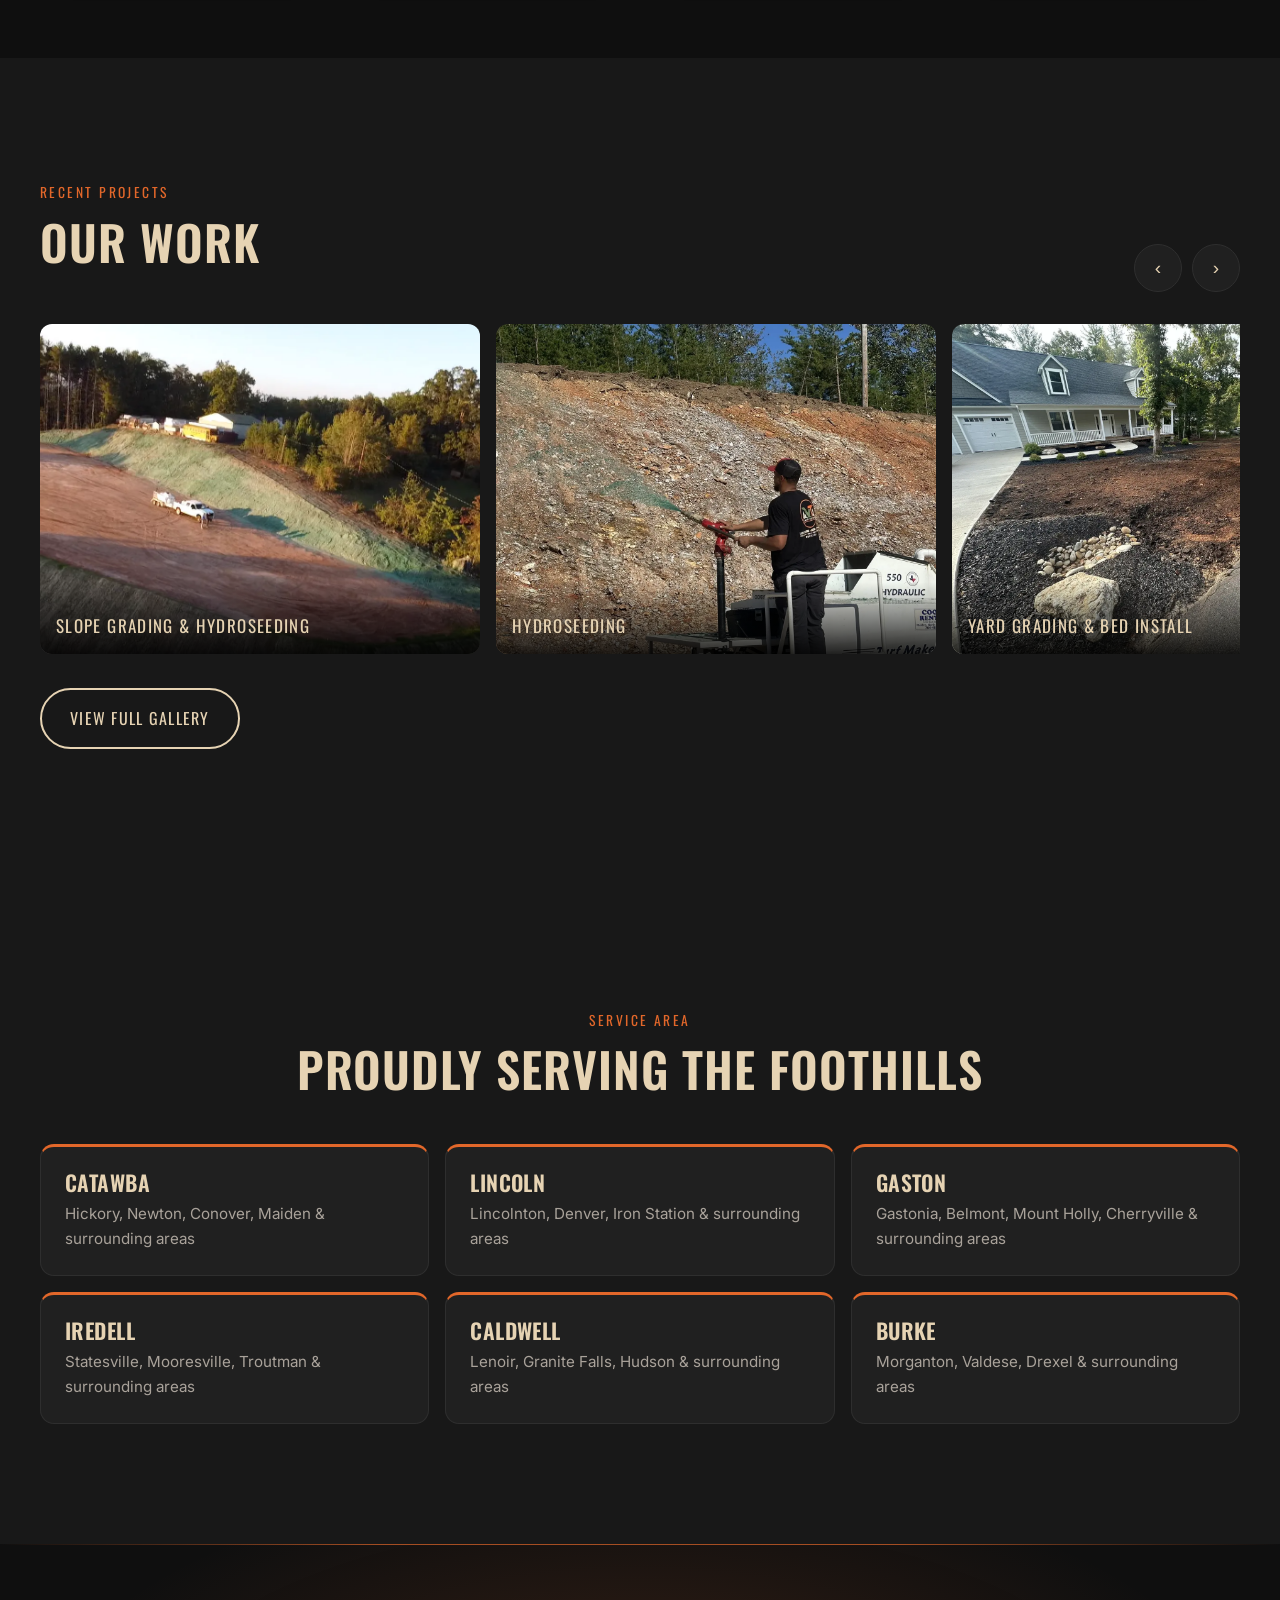
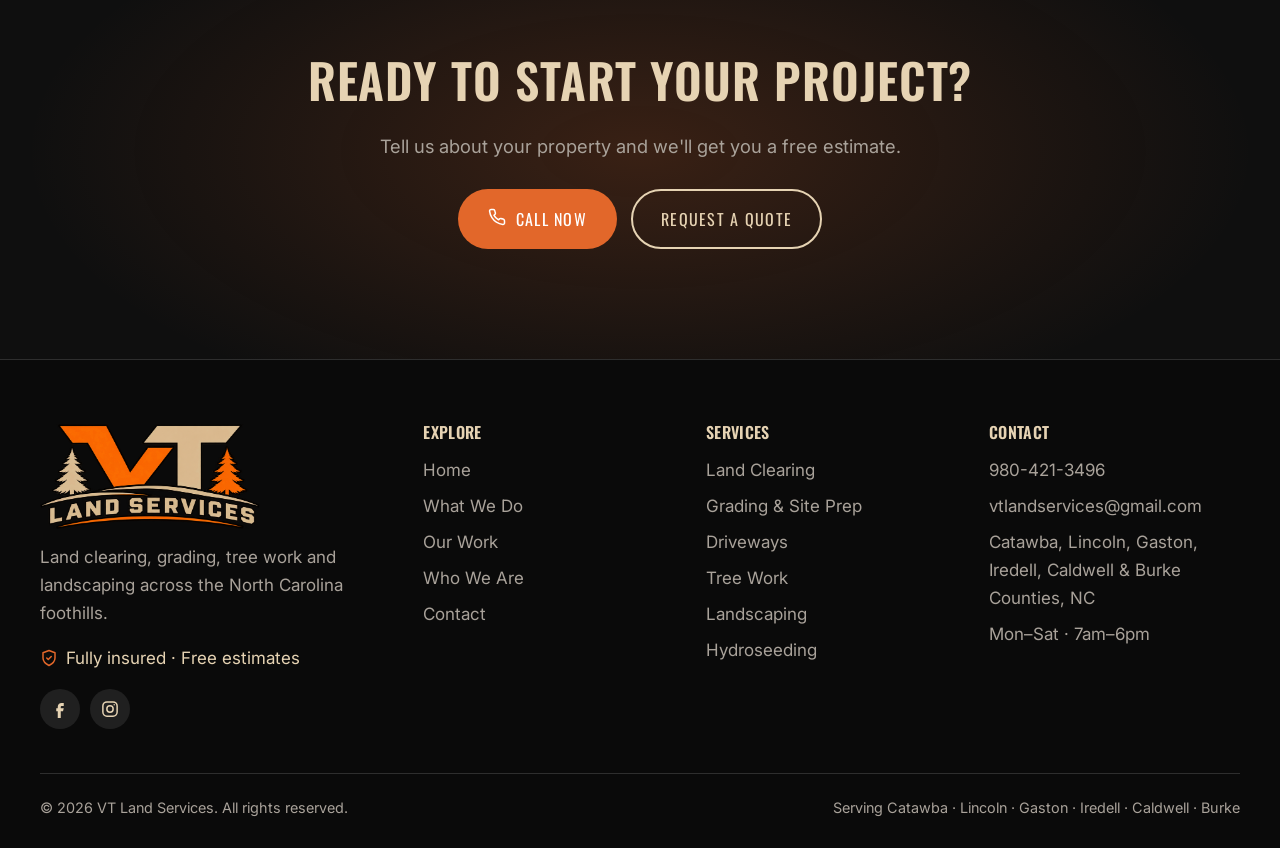
==== commit 05981bcb: "Gallery: drop duplicate slope photo (Slope Stabilization) Co-Authored-By: Claude Opus 5.5 <noreply@a" ====
--- a/index.html
+++ b/index.html
@@ -14,7 +14,7 @@
   <link rel="preconnect" href="https://fonts.googleapis.com">
   <link rel="preconnect" href="https://fonts.gstatic.com" crossorigin>
   <link href="https://fonts.googleapis.com/css2?family=Inter:wght@400;500;600&family=Oswald:wght@500;600&display=swap" rel="stylesheet">
-  <link rel="stylesheet" href="css/styles.css?v=20261027232859">
+  <link rel="stylesheet" href="css/styles.css?v=20261028075453">
 </head>
 <body data-page="home">
 
@@ -121,9 +121,9 @@
     </div>
   </section>
 
-  <script src="js/site-config.js?v=20261027232859"></script>
-  <script src="js/photos.js?v=20261027232859"></script>
-  <script src="js/main.js?v=20261027232859"></script>
+  <script src="js/site-config.js?v=20261028075453"></script>
+  <script src="js/photos.js?v=20261028075453"></script>
+  <script src="js/main.js?v=20261028075453"></script>
   <!-- Cloudflare Web Analytics (visit counts, no cookies) --><script type="module" src="https://static.cloudflareinsights.com/beacon.min.js" data-cf-beacon='{"token": "2bb75b8066c6432eb660214ab475fbf8"}'></script>
 </body>
 </html>
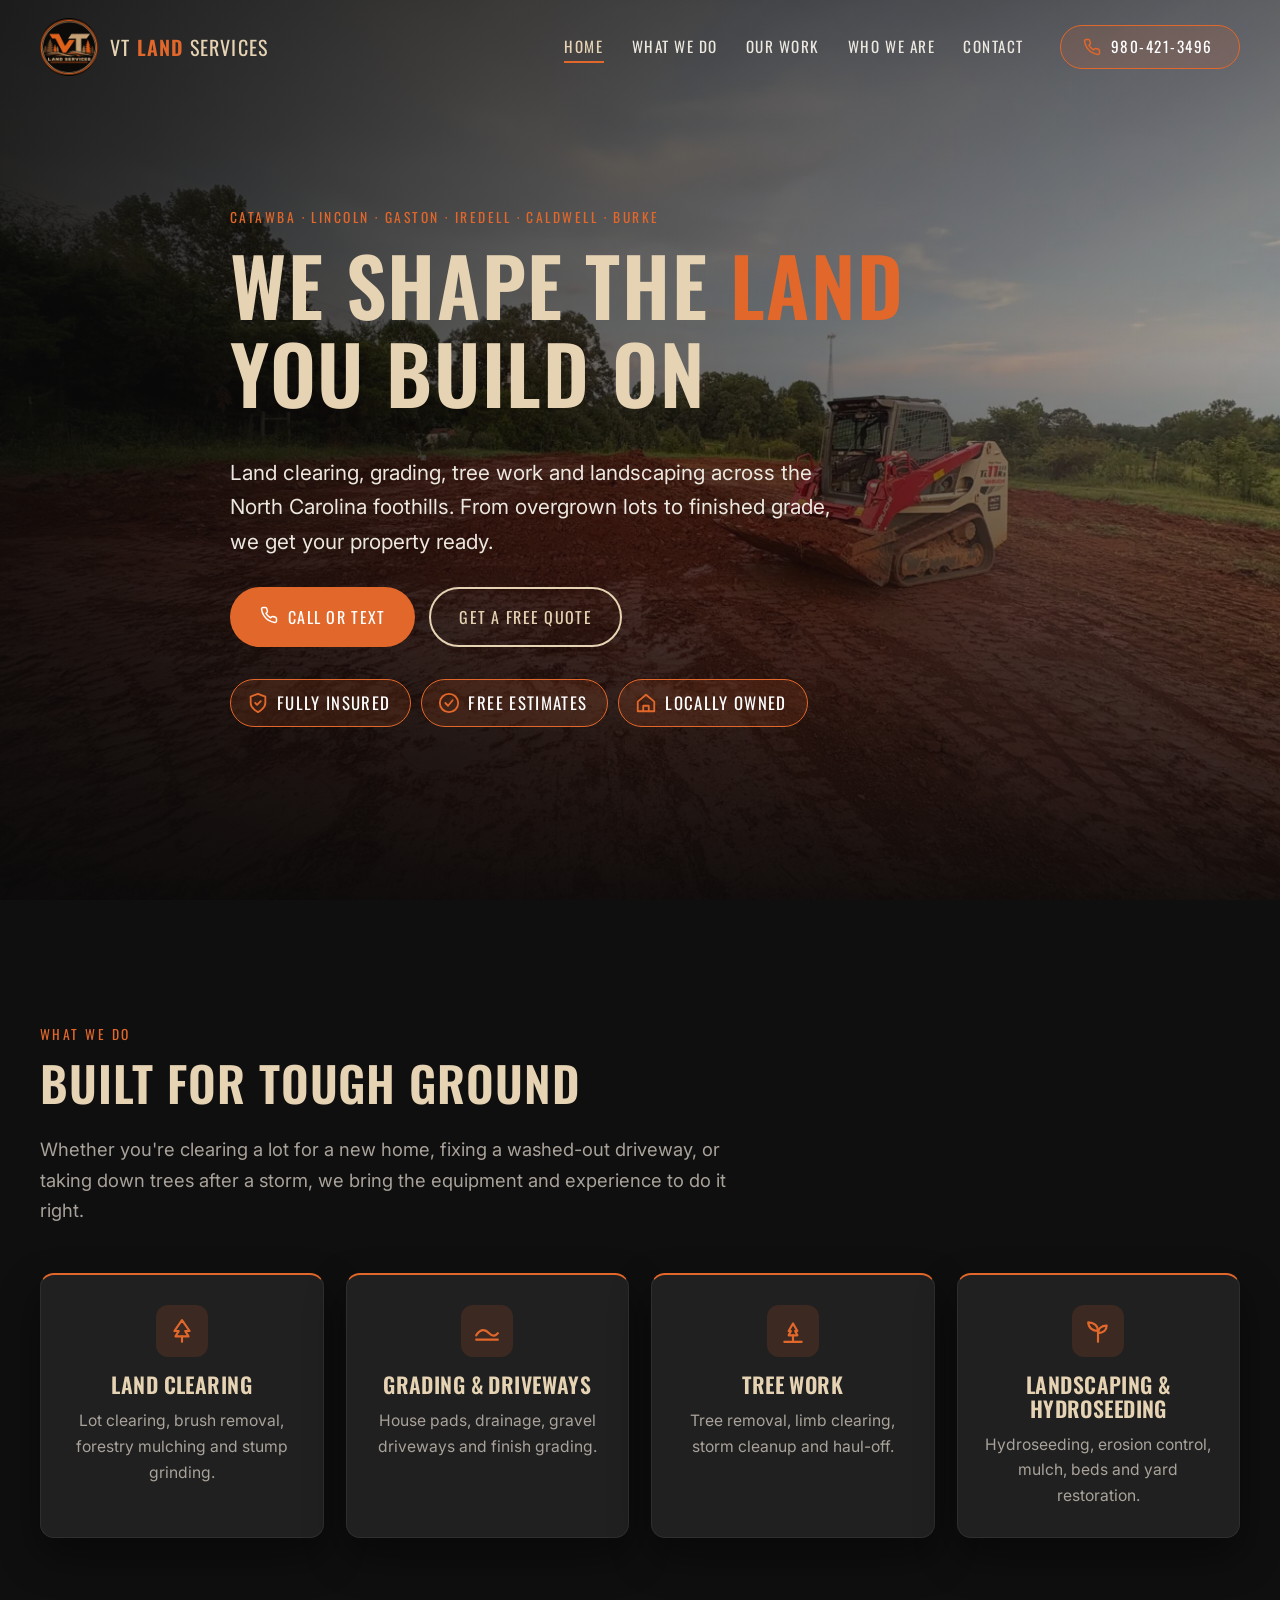
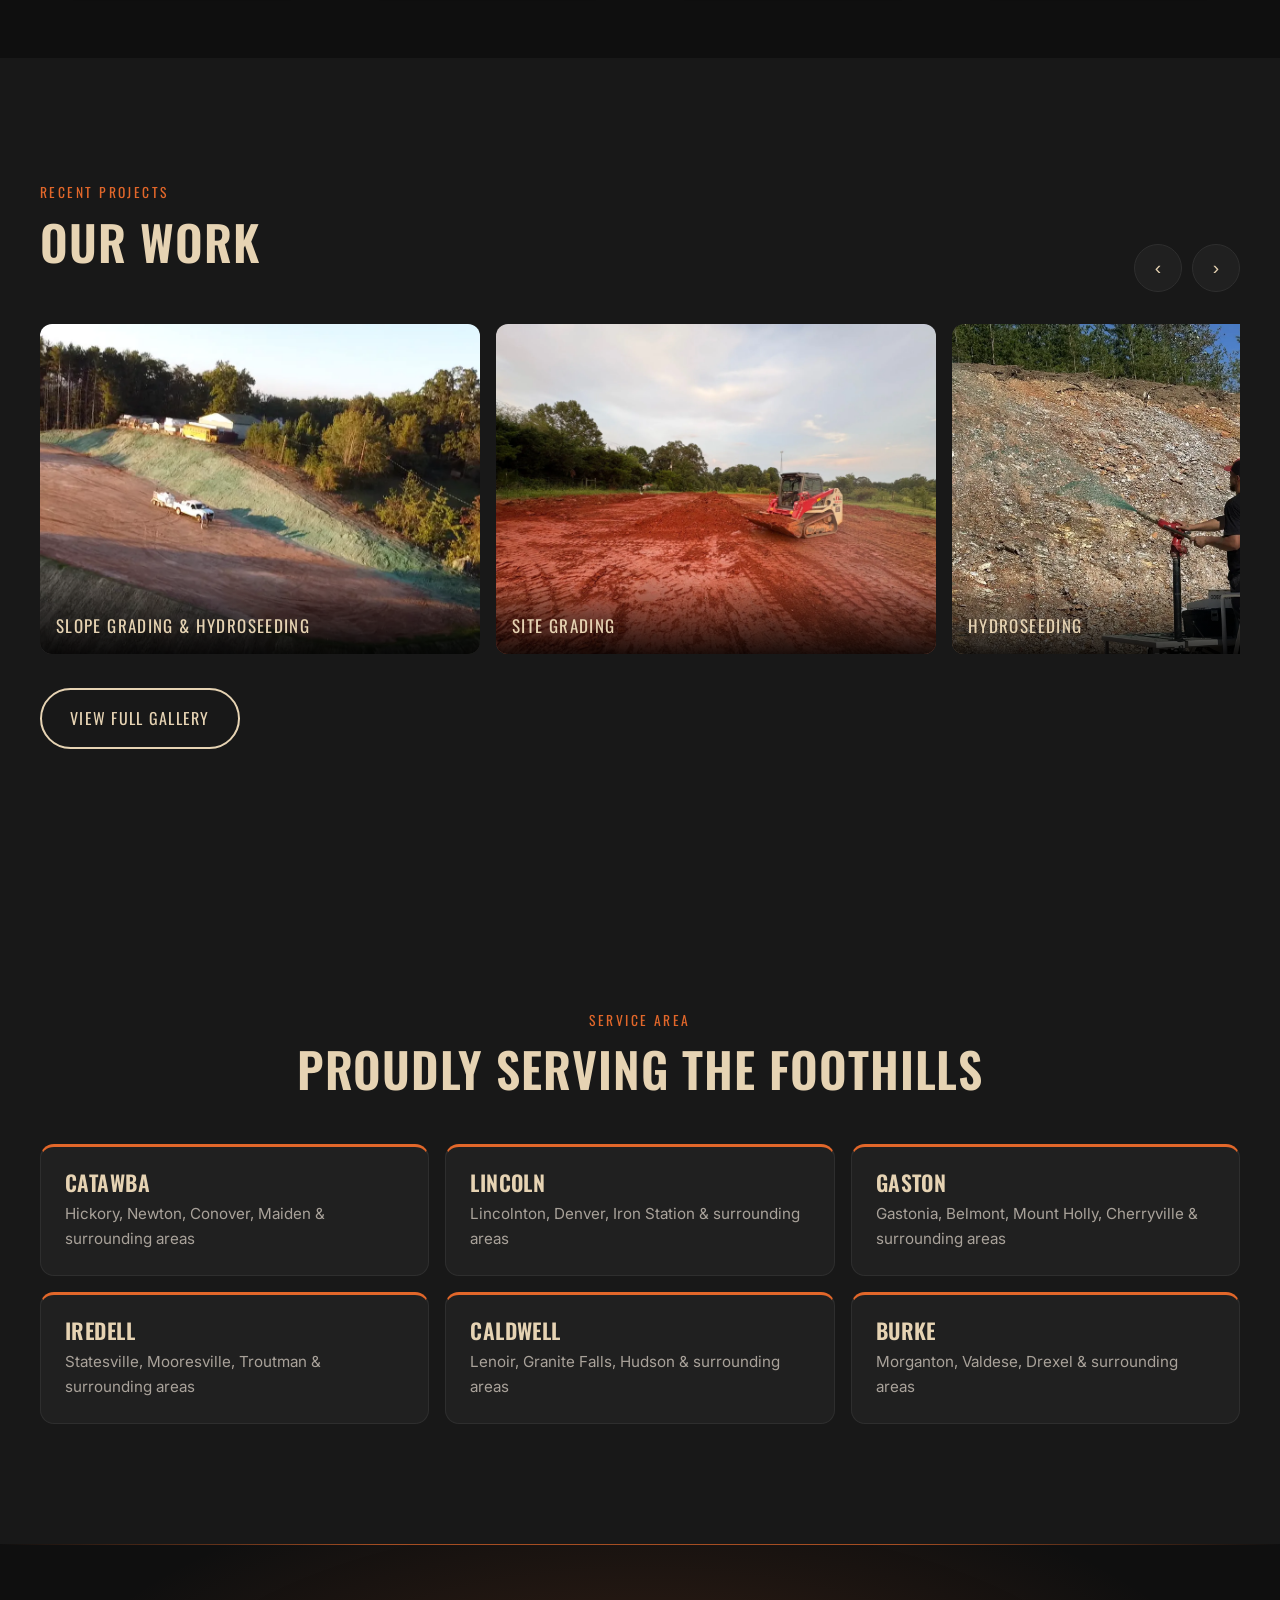
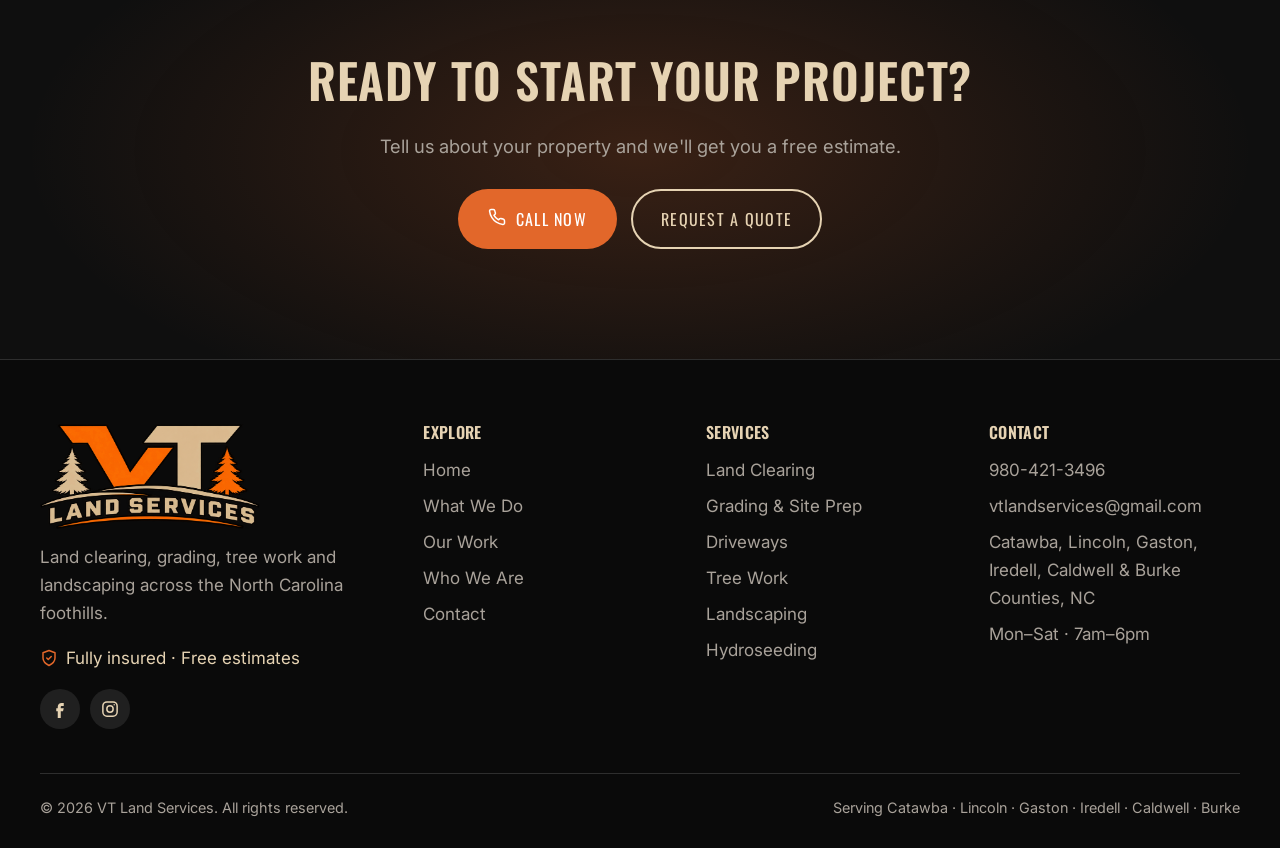
==== commit 4abbc856: "Gallery: add skid steer site grading photo Co-Authored-By: Claude Opus 5.5 <noreply@anthropic.com>" ====
--- a/index.html
+++ b/index.html
@@ -14,7 +14,7 @@
   <link rel="preconnect" href="https://fonts.googleapis.com">
   <link rel="preconnect" href="https://fonts.gstatic.com" crossorigin>
   <link href="https://fonts.googleapis.com/css2?family=Inter:wght@400;500;600&family=Oswald:wght@500;600&display=swap" rel="stylesheet">
-  <link rel="stylesheet" href="css/styles.css?v=20261028075453">
+  <link rel="stylesheet" href="css/styles.css?v=20261028075558">
 </head>
 <body data-page="home">
 
@@ -121,9 +121,9 @@
     </div>
   </section>
 
-  <script src="js/site-config.js?v=20261028075453"></script>
-  <script src="js/photos.js?v=20261028075453"></script>
-  <script src="js/main.js?v=20261028075453"></script>
+  <script src="js/site-config.js?v=20261028075558"></script>
+  <script src="js/photos.js?v=20261028075558"></script>
+  <script src="js/main.js?v=20261028075558"></script>
   <!-- Cloudflare Web Analytics (visit counts, no cookies) --><script type="module" src="https://static.cloudflareinsights.com/beacon.min.js" data-cf-beacon='{"token": "2bb75b8066c6432eb660214ab475fbf8"}'></script>
 </body>
 </html>
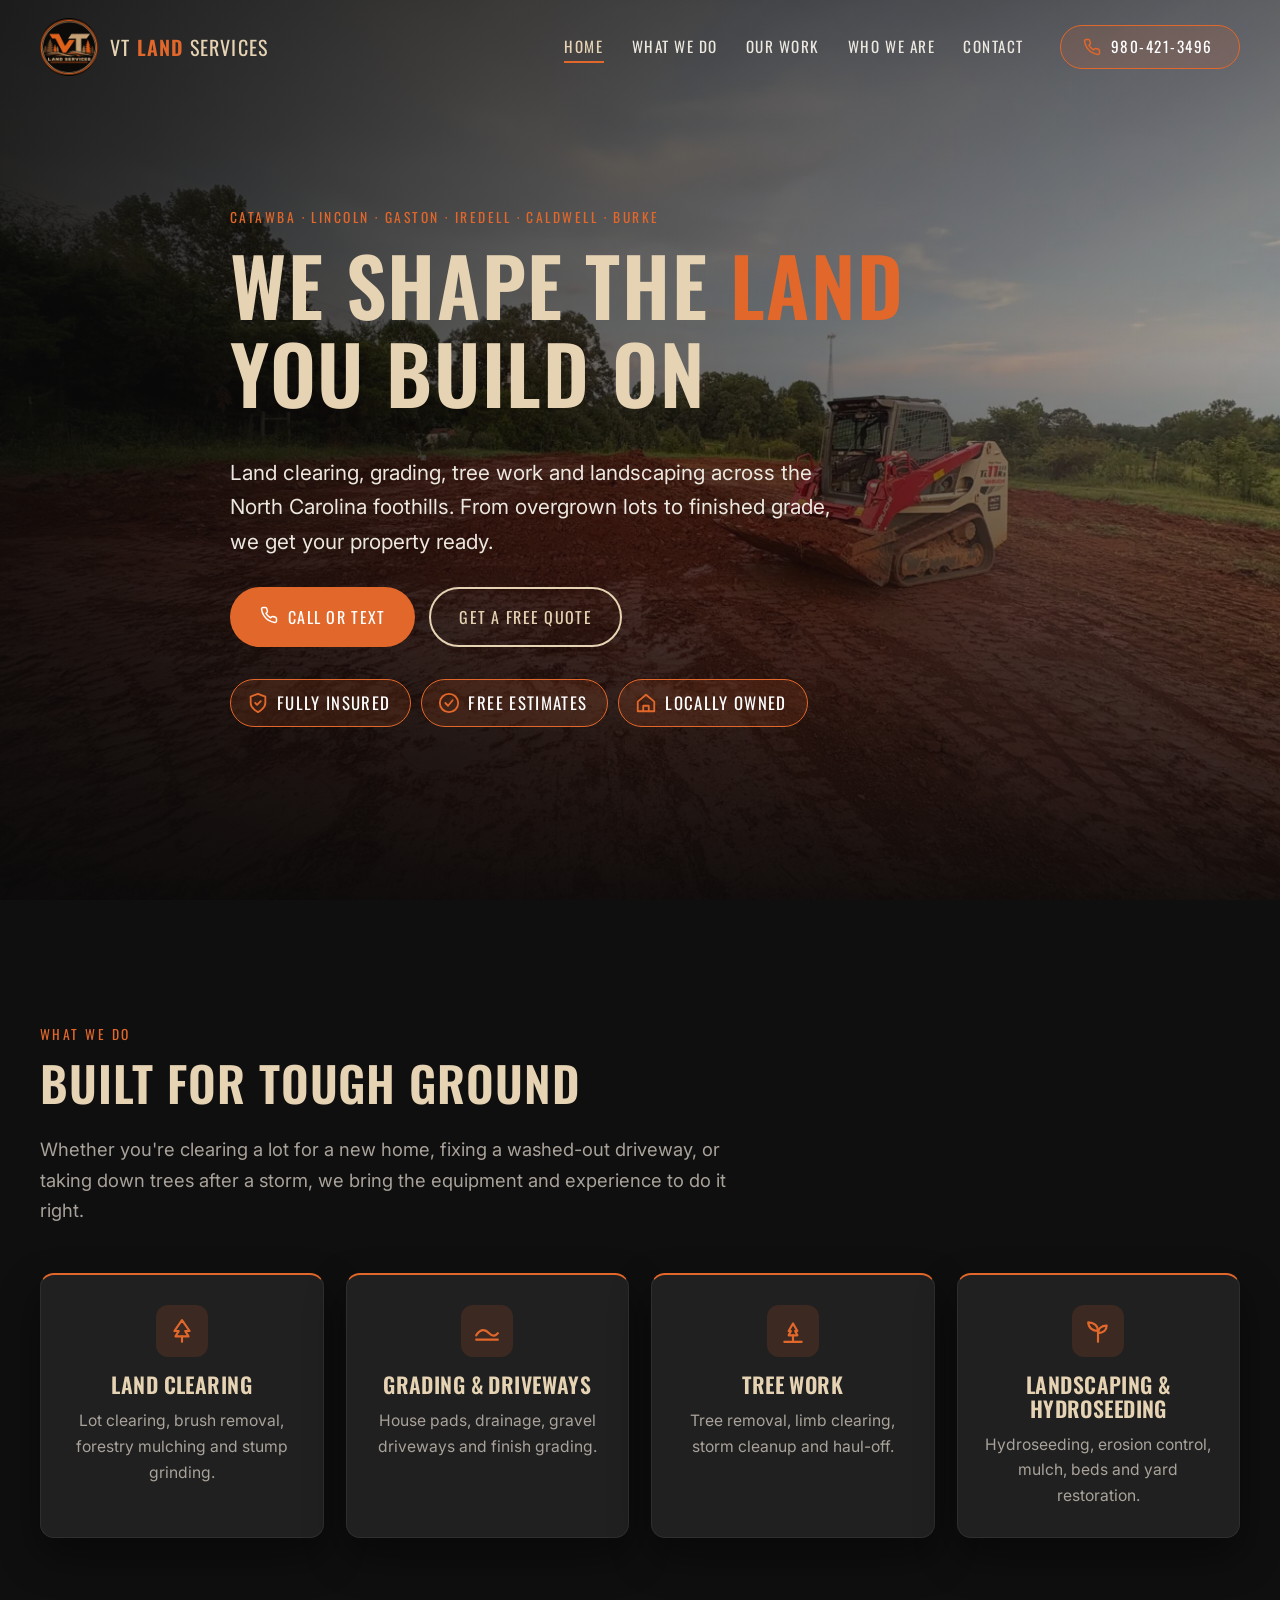
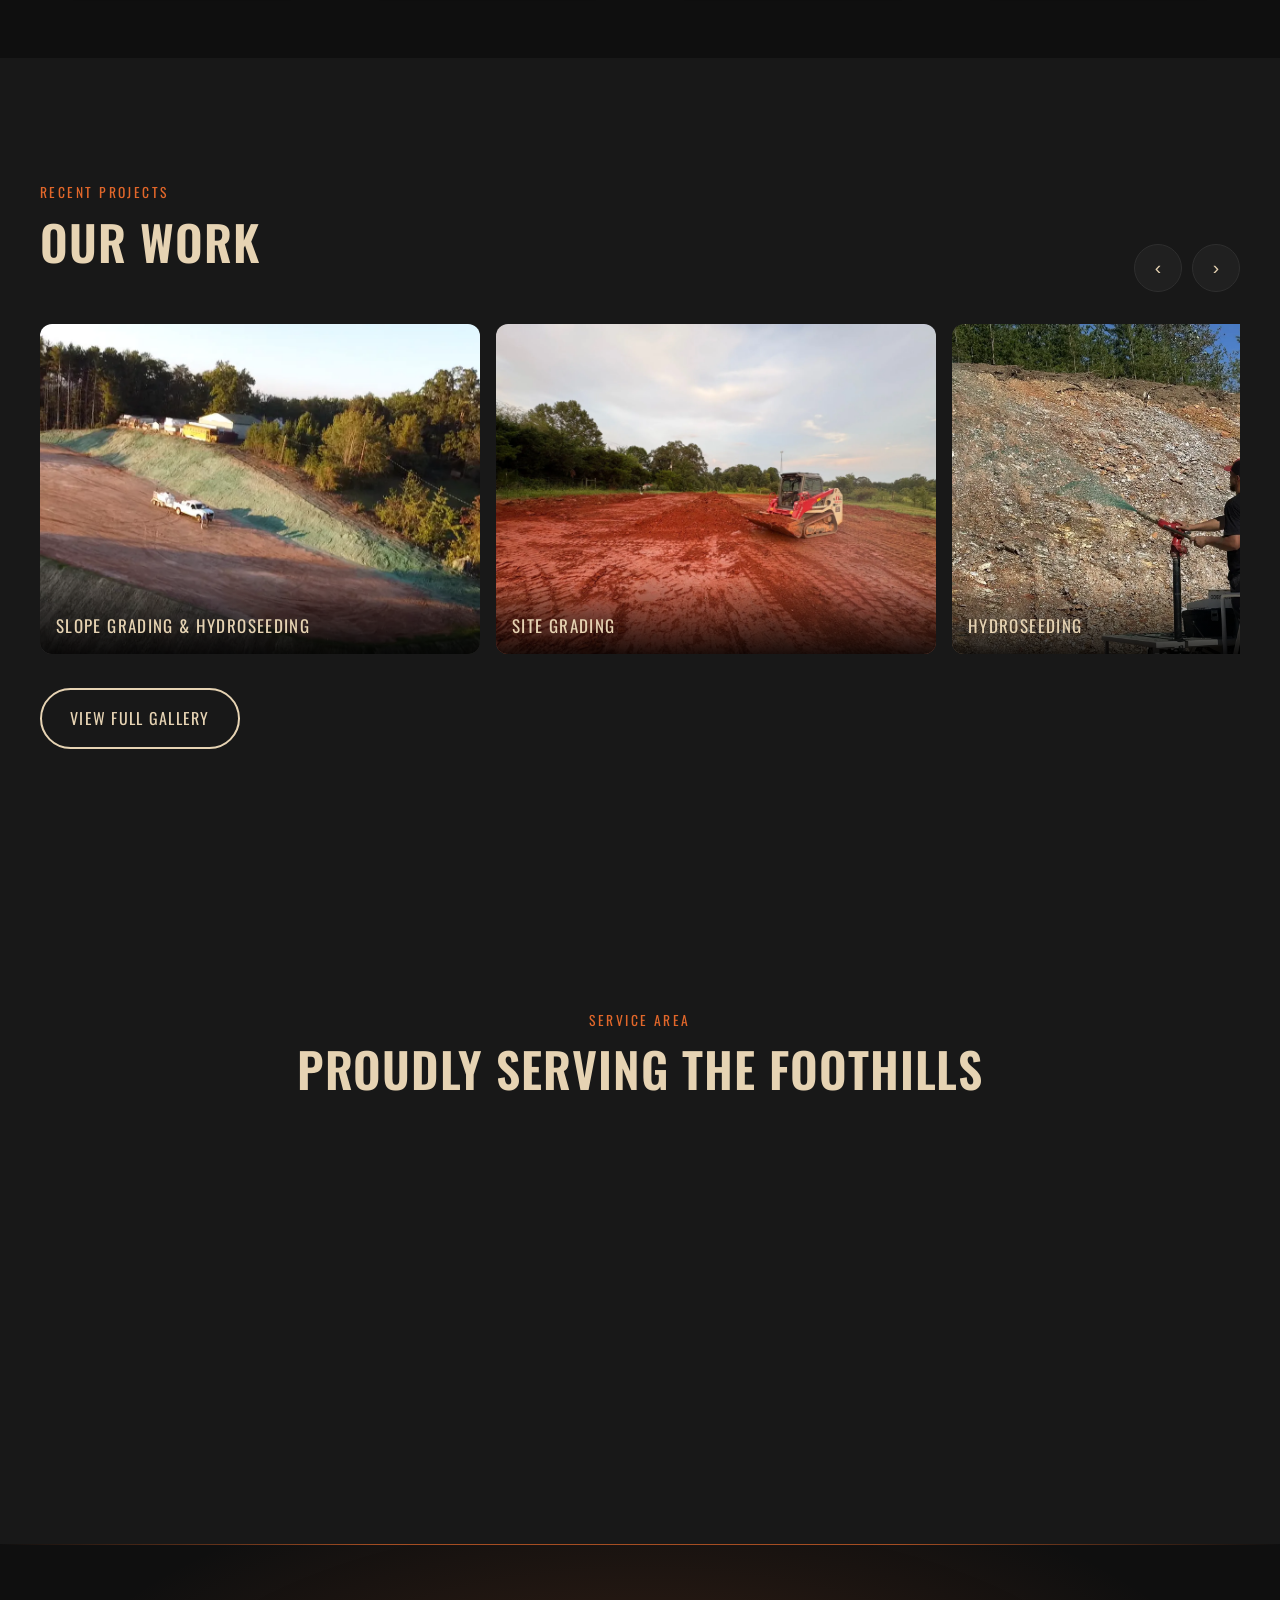
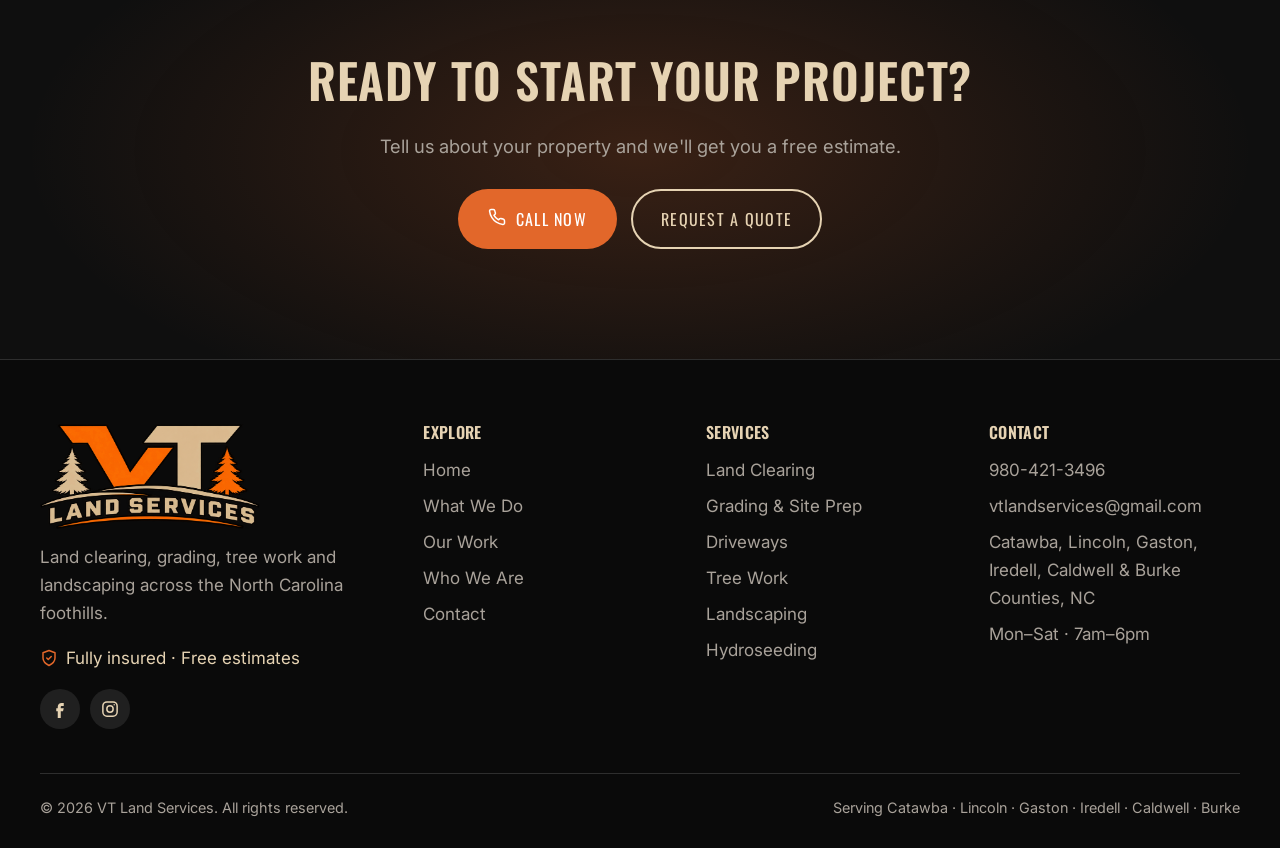
==== commit 25093c2b: "SEO: sitemap, robots, canonical tags, business structured data Co-Authored-By: Claude Opus 5.5 <nore" ====
--- a/index.html
+++ b/index.html
@@ -3,18 +3,36 @@
 <head>
   <meta charset="utf-8">
   <meta name="viewport" content="width=device-width, initial-scale=1">
-  <title>VT Land Services | Land Clearing, Grading &amp; Tree Work | NC Foothills</title>
+  <title>VT Land Services LLC | Land Clearing, Grading &amp; Tree Work | Maiden, NC</title>
   <meta name="description" content="VT Land Services provides land clearing, grading, site prep, tree work and landscaping across Catawba, Lincoln, Gaston, Iredell, Caldwell and Burke Counties, NC. Call 980-421-3496 for a quote.">
   <meta property="og:title" content="VT Land Services">
   <meta property="og:description" content="Land clearing, grading, tree work & landscaping in the NC foothills.">
-  <meta property="og:image" content="images/logo.png">
+  <meta property="og:image" content="https://vtlandservicesllc.com/images/logo.png">
+  <script type="application/ld+json">
+  {
+    "@context": "https://schema.org",
+    "@type": "HomeAndConstructionBusiness",
+    "name": "VT Land Services",
+    "alternateName": ["VT Land Services LLC", "Vista Terrains"],
+    "url": "https://vtlandservicesllc.com/",
+    "logo": "https://vtlandservicesllc.com/images/logo.png",
+    "image": "https://vtlandservicesllc.com/images/hero-grading.webp",
+    "telephone": "+1-980-421-3496",
+    "email": "vtlandservices@gmail.com",
+    "founder": "Reuben Gabriel",
+    "address": { "@type": "PostalAddress", "addressLocality": "Maiden", "addressRegion": "NC", "addressCountry": "US" },
+    "areaServed": ["Catawba County, NC", "Lincoln County, NC", "Gaston County, NC", "Iredell County, NC", "Caldwell County, NC", "Burke County, NC"],
+    "sameAs": ["https://www.facebook.com/profile.php?id=61594260868867", "https://www.instagram.com/vtlandservices"]
+  }
+  </script>
+  <link rel="canonical" href="https://vtlandservicesllc.com/">
   <meta name="theme-color" content="#0f0f0f">
   <link rel="icon" href="images/favicon.png">
   <link rel="apple-touch-icon" href="images/apple-touch-icon.png">
   <link rel="preconnect" href="https://fonts.googleapis.com">
   <link rel="preconnect" href="https://fonts.gstatic.com" crossorigin>
   <link href="https://fonts.googleapis.com/css2?family=Inter:wght@400;500;600&family=Oswald:wght@500;600&display=swap" rel="stylesheet">
-  <link rel="stylesheet" href="css/styles.css?v=20261028075558">
+  <link rel="stylesheet" href="css/styles.css?v=20261029085103">
 </head>
 <body data-page="home">
 
@@ -121,9 +139,9 @@
     </div>
   </section>
 
-  <script src="js/site-config.js?v=20261028075558"></script>
-  <script src="js/photos.js?v=20261028075558"></script>
-  <script src="js/main.js?v=20261028075558"></script>
+  <script src="js/site-config.js?v=20261029085103"></script>
+  <script src="js/photos.js?v=20261029085103"></script>
+  <script src="js/main.js?v=20261029085103"></script>
   <!-- Cloudflare Web Analytics (visit counts, no cookies) --><script type="module" src="https://static.cloudflareinsights.com/beacon.min.js" data-cf-beacon='{"token": "2bb75b8066c6432eb660214ab475fbf8"}'></script>
 </body>
 </html>
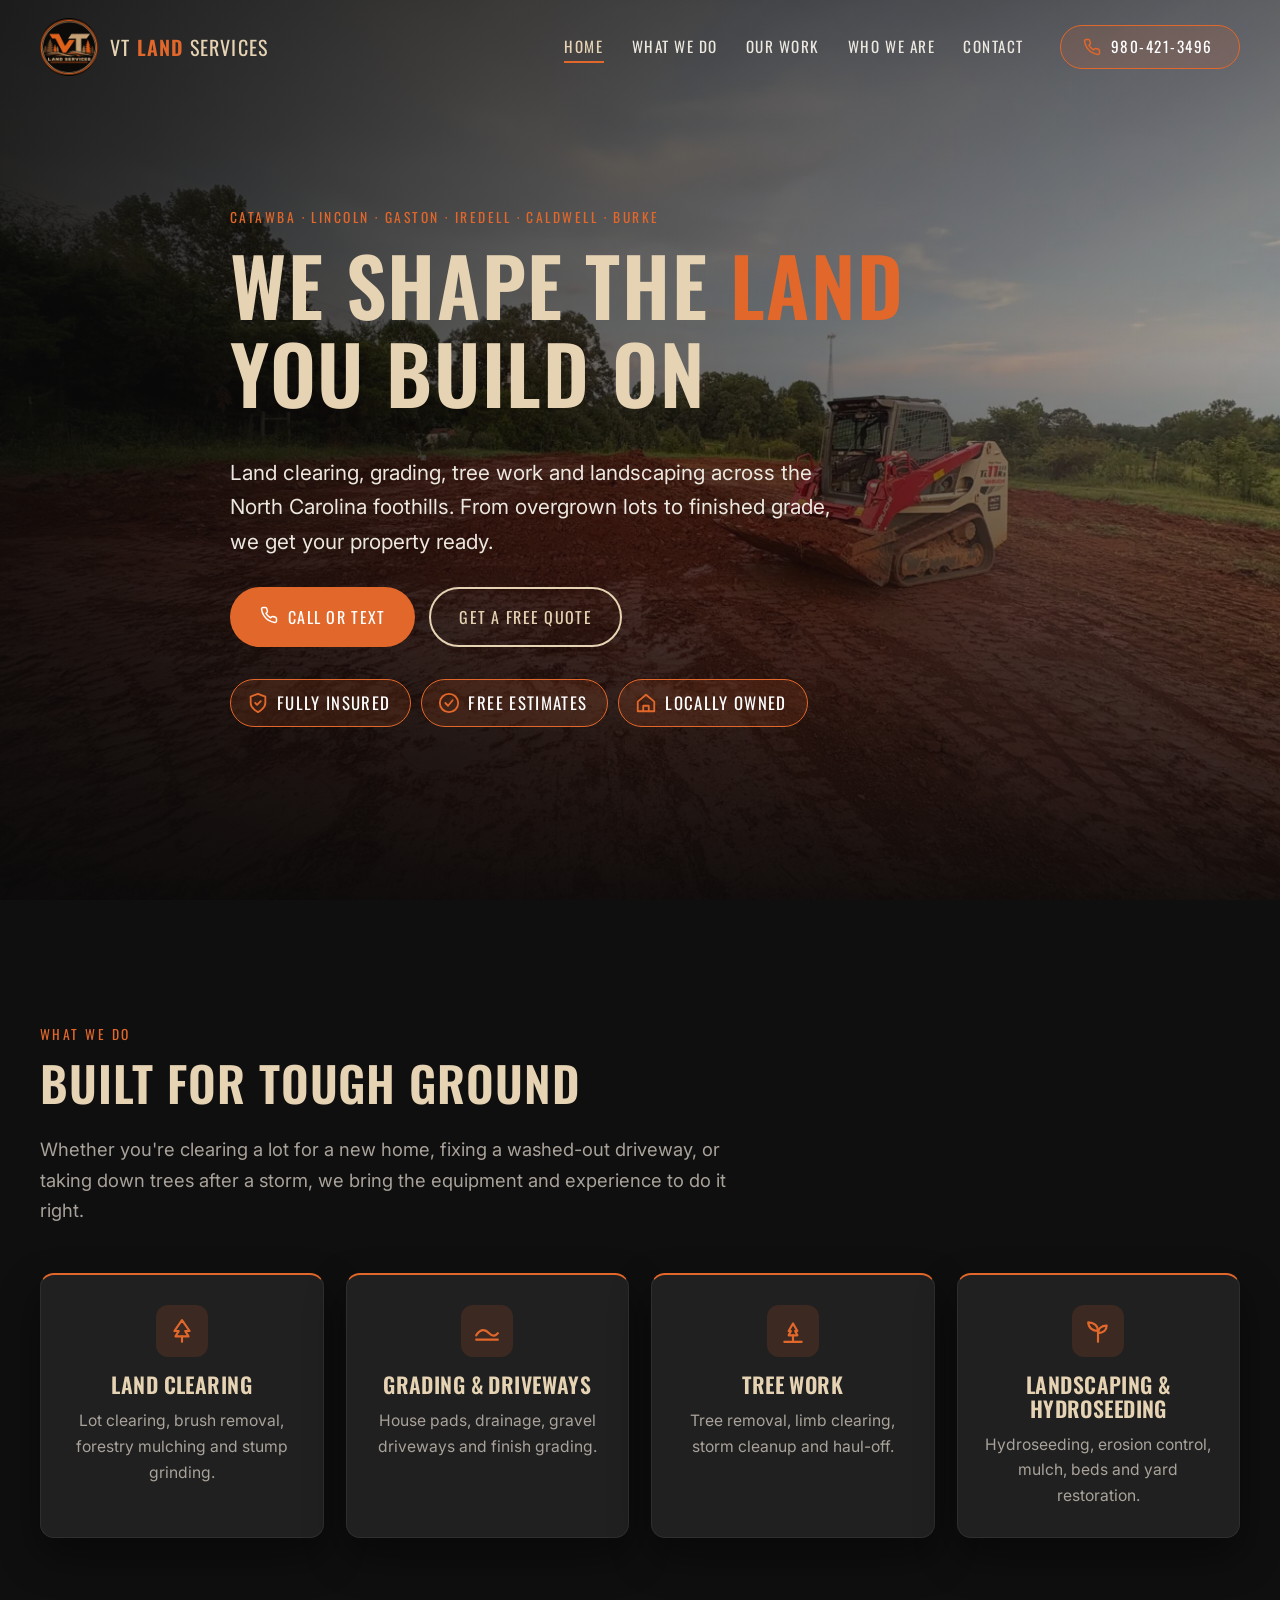
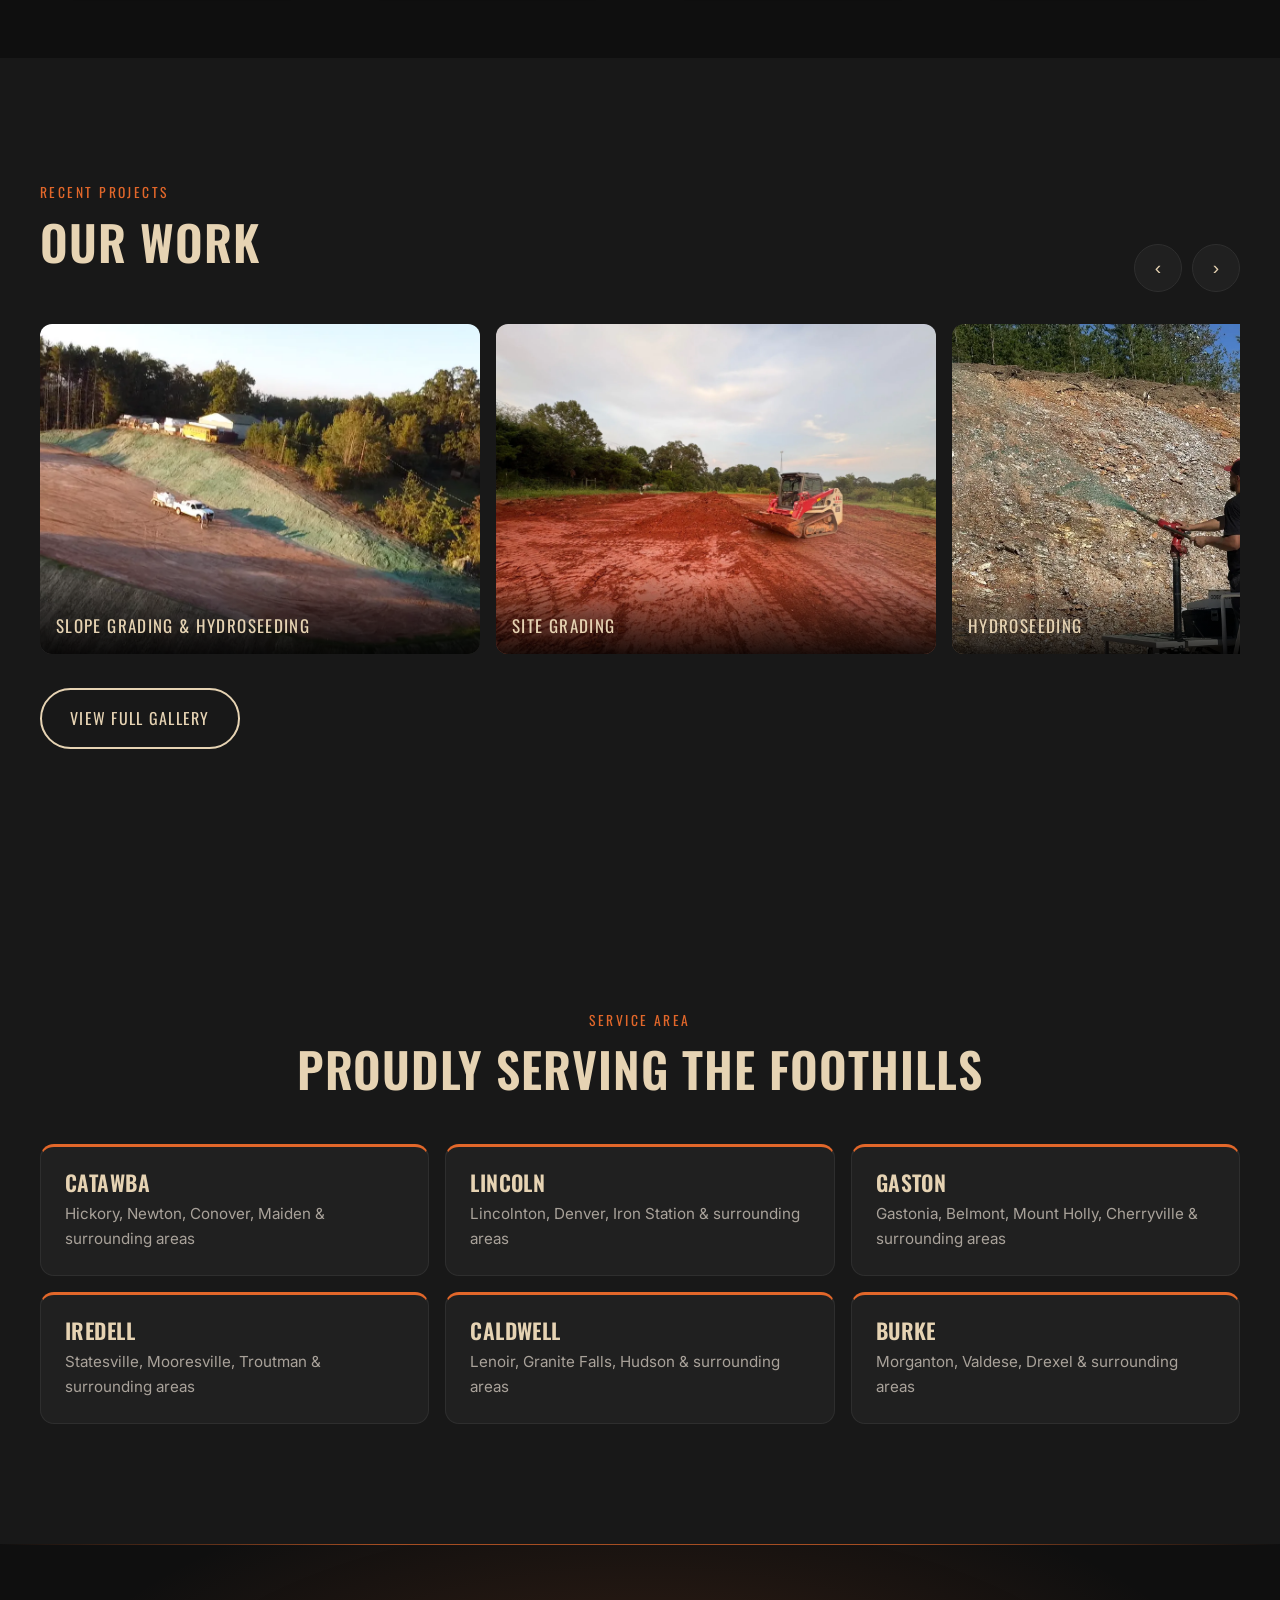
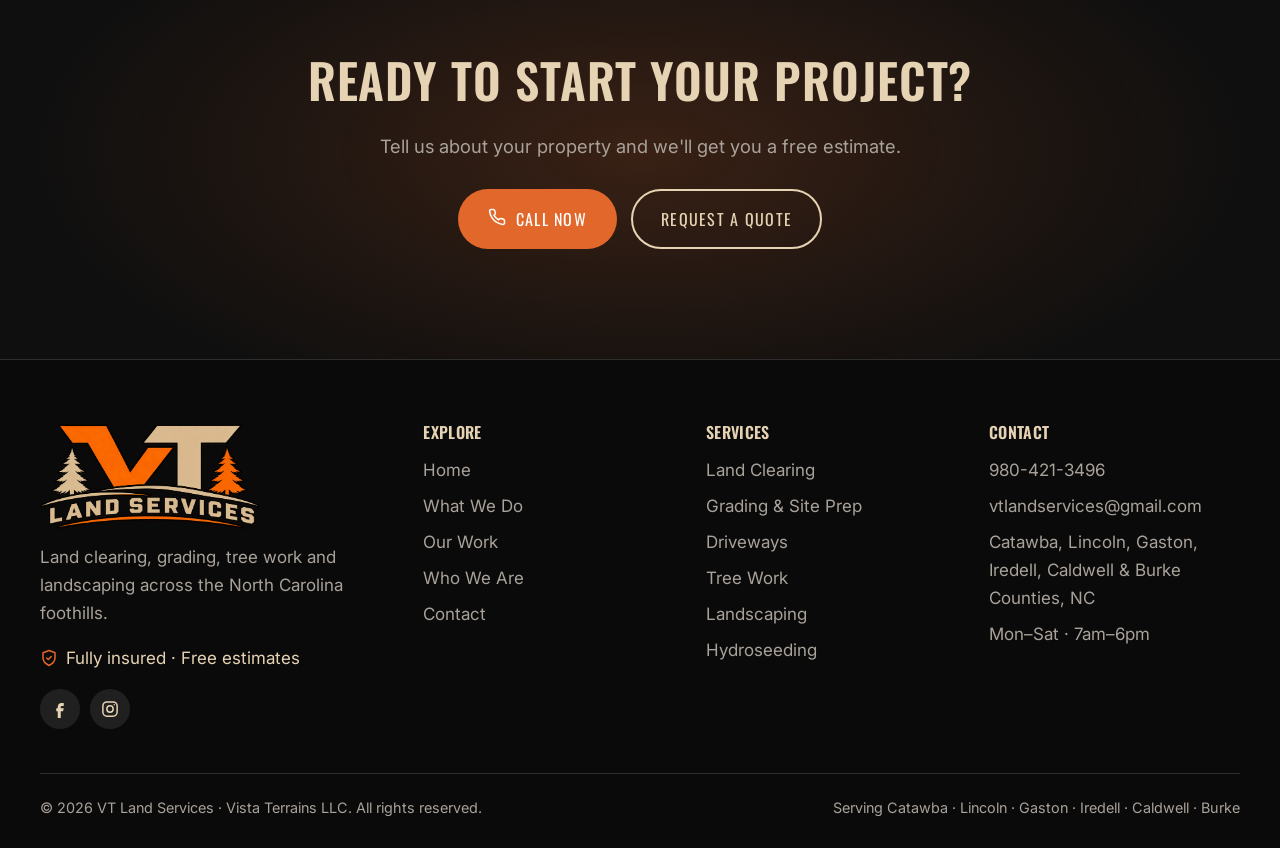
==== commit 48f0b25b: "SEO: add Vista Terrains LLC to titles, descriptions, footer and business data Co-Authored-By: Claude" ====
--- a/index.html
+++ b/index.html
@@ -3,9 +3,9 @@
 <head>
   <meta charset="utf-8">
   <meta name="viewport" content="width=device-width, initial-scale=1">
-  <title>VT Land Services LLC | Land Clearing, Grading &amp; Tree Work | Maiden, NC</title>
-  <meta name="description" content="VT Land Services provides land clearing, grading, site prep, tree work and landscaping across Catawba, Lincoln, Gaston, Iredell, Caldwell and Burke Counties, NC. Call 980-421-3496 for a quote.">
-  <meta property="og:title" content="VT Land Services">
+  <title>VT Land Services (Vista Terrains LLC) | Land Clearing &amp; Grading | Maiden, NC</title>
+  <meta name="description" content="VT Land Services (Vista Terrains LLC) provides land clearing, grading, site prep, tree work and landscaping across Catawba, Lincoln, Gaston, Iredell, Caldwell and Burke Counties, NC. Call 980-421-3496 for a quote.">
+  <meta property="og:title" content="VT Land Services (Vista Terrains LLC)">
   <meta property="og:description" content="Land clearing, grading, tree work & landscaping in the NC foothills.">
   <meta property="og:image" content="https://vtlandservicesllc.com/images/logo.png">
   <script type="application/ld+json">
@@ -13,7 +13,7 @@
     "@context": "https://schema.org",
     "@type": "HomeAndConstructionBusiness",
     "name": "VT Land Services",
-    "alternateName": ["VT Land Services LLC", "Vista Terrains"],
+    "alternateName": ["Vista Terrains LLC", "Vista Terrains", "VT Land Services LLC"],
     "url": "https://vtlandservicesllc.com/",
     "logo": "https://vtlandservicesllc.com/images/logo.png",
     "image": "https://vtlandservicesllc.com/images/hero-grading.webp",
@@ -32,7 +32,7 @@
   <link rel="preconnect" href="https://fonts.googleapis.com">
   <link rel="preconnect" href="https://fonts.gstatic.com" crossorigin>
   <link href="https://fonts.googleapis.com/css2?family=Inter:wght@400;500;600&family=Oswald:wght@500;600&display=swap" rel="stylesheet">
-  <link rel="stylesheet" href="css/styles.css?v=20261029085103">
+  <link rel="stylesheet" href="css/styles.css?v=20261029090656">
 </head>
 <body data-page="home">
 
@@ -139,9 +139,9 @@
     </div>
   </section>
 
-  <script src="js/site-config.js?v=20261029085103"></script>
-  <script src="js/photos.js?v=20261029085103"></script>
-  <script src="js/main.js?v=20261029085103"></script>
+  <script src="js/site-config.js?v=20261029090656"></script>
+  <script src="js/photos.js?v=20261029090656"></script>
+  <script src="js/main.js?v=20261029090656"></script>
   <!-- Cloudflare Web Analytics (visit counts, no cookies) --><script type="module" src="https://static.cloudflareinsights.com/beacon.min.js" data-cf-beacon='{"token": "2bb75b8066c6432eb660214ab475fbf8"}'></script>
 </body>
 </html>
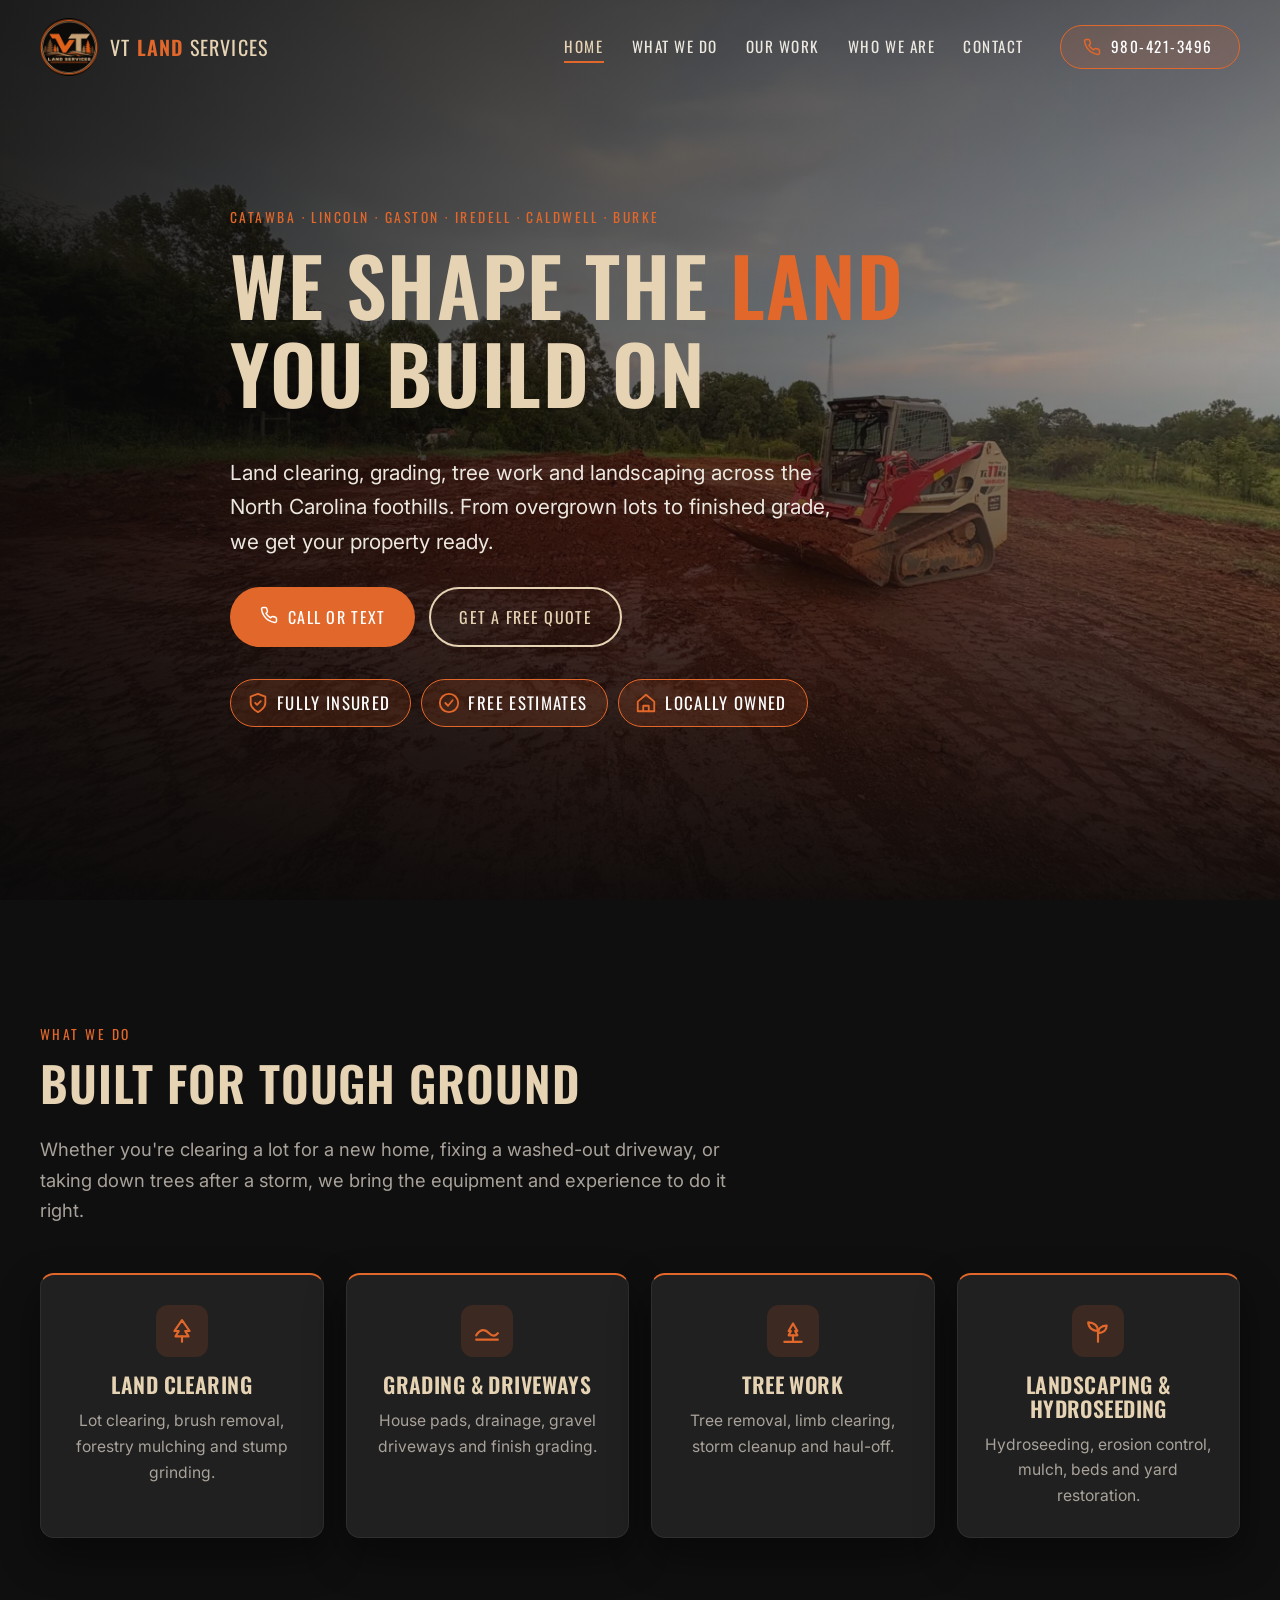
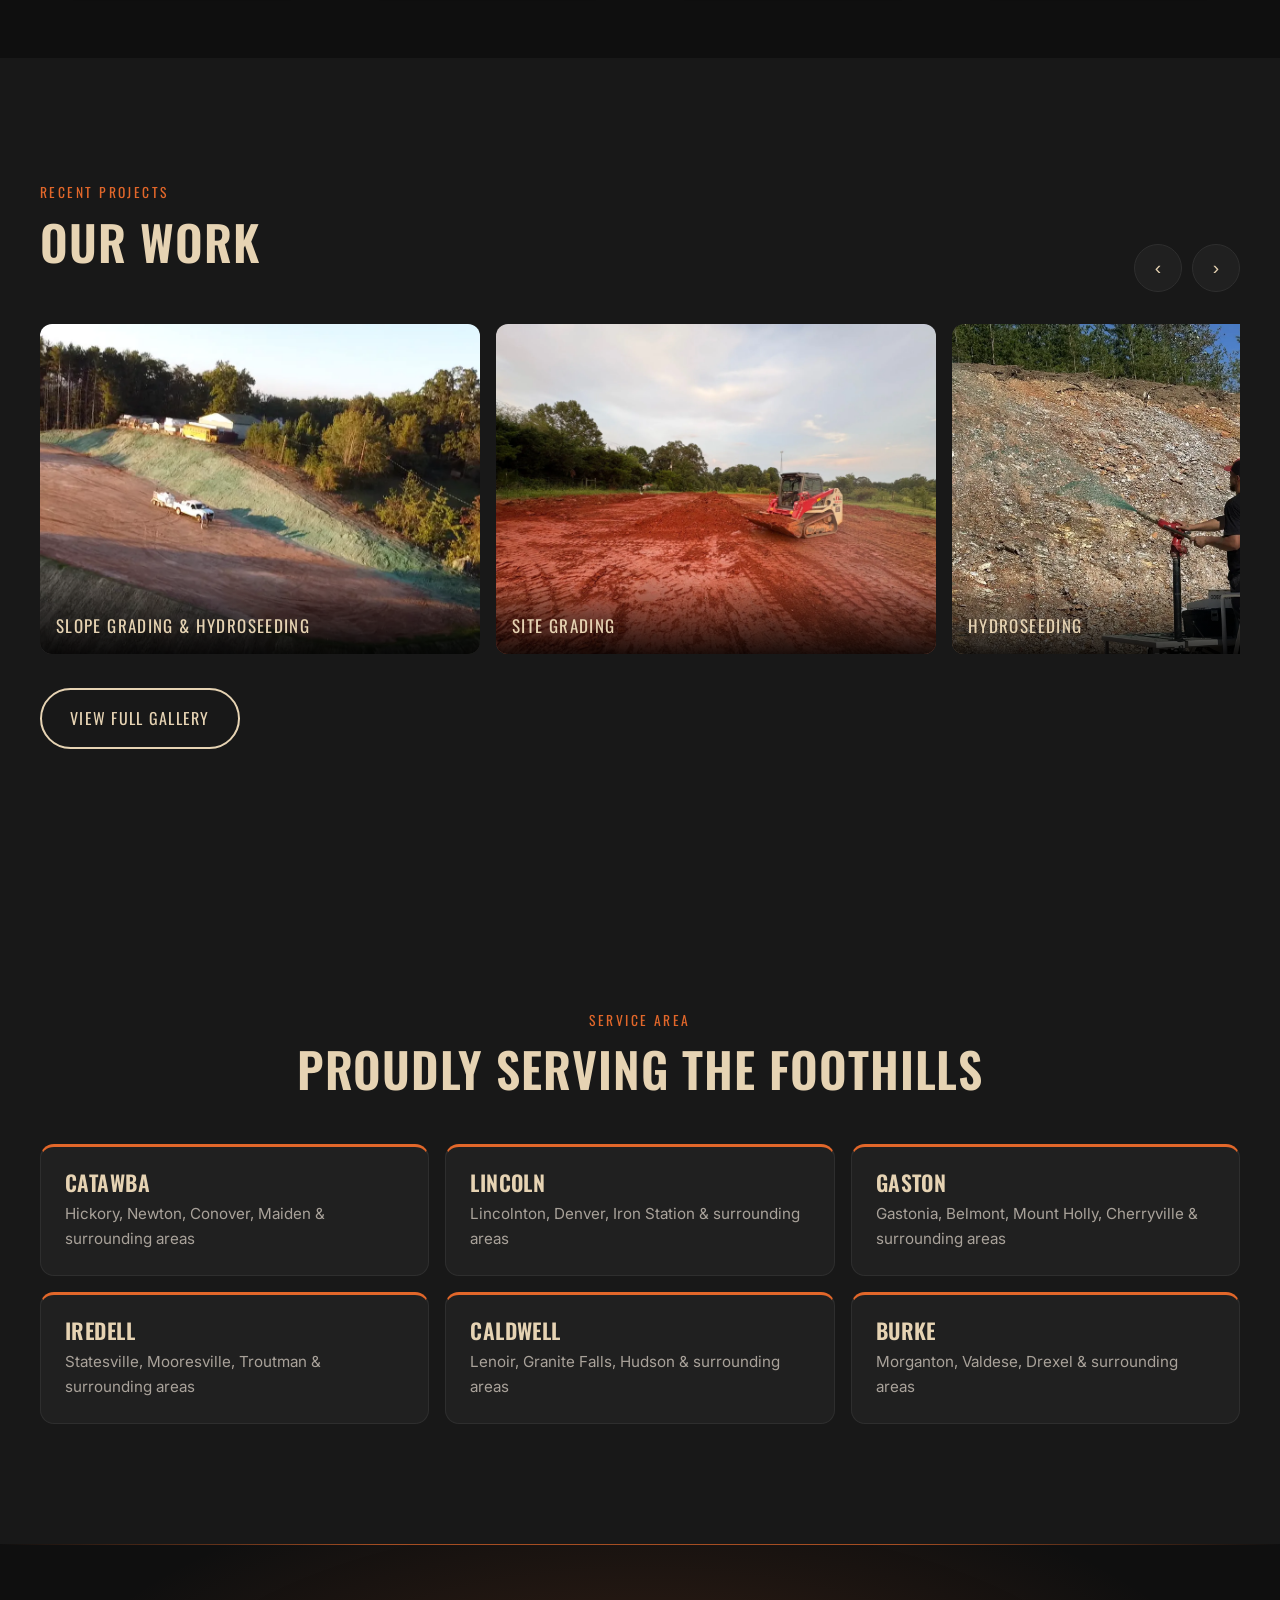
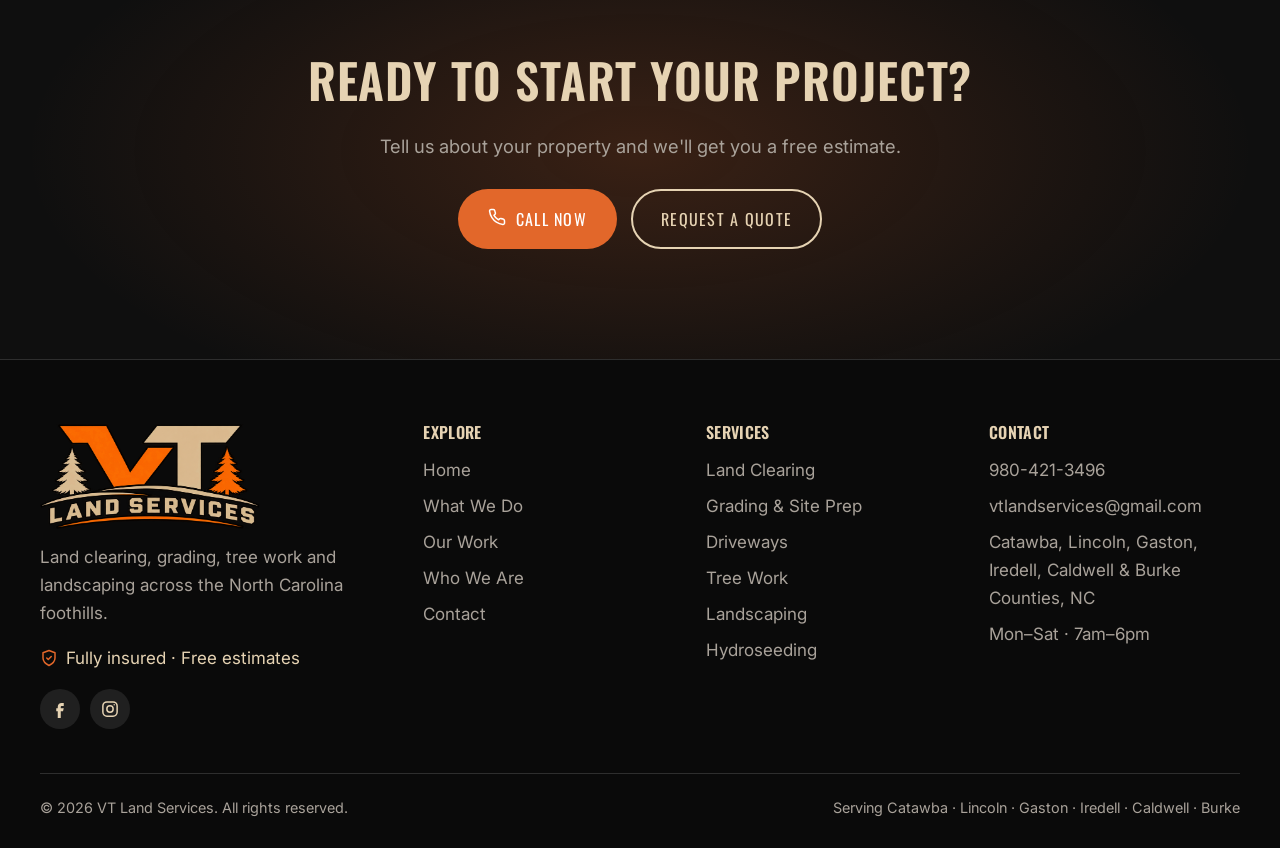
==== commit 008893f2: "Footer: keep Vista Terrains LLC out of visible text for now Co-Authored-By: Claude Opus 5.5 <noreply" ====
--- a/index.html
+++ b/index.html
@@ -32,7 +32,7 @@
   <link rel="preconnect" href="https://fonts.googleapis.com">
   <link rel="preconnect" href="https://fonts.gstatic.com" crossorigin>
   <link href="https://fonts.googleapis.com/css2?family=Inter:wght@400;500;600&family=Oswald:wght@500;600&display=swap" rel="stylesheet">
-  <link rel="stylesheet" href="css/styles.css?v=20261029090656">
+  <link rel="stylesheet" href="css/styles.css?v=20261029090703">
 </head>
 <body data-page="home">
 
@@ -139,9 +139,9 @@
     </div>
   </section>
 
-  <script src="js/site-config.js?v=20261029090656"></script>
-  <script src="js/photos.js?v=20261029090656"></script>
-  <script src="js/main.js?v=20261029090656"></script>
+  <script src="js/site-config.js?v=20261029090703"></script>
+  <script src="js/photos.js?v=20261029090703"></script>
+  <script src="js/main.js?v=20261029090703"></script>
   <!-- Cloudflare Web Analytics (visit counts, no cookies) --><script type="module" src="https://static.cloudflareinsights.com/beacon.min.js" data-cf-beacon='{"token": "2bb75b8066c6432eb660214ab475fbf8"}'></script>
 </body>
 </html>
